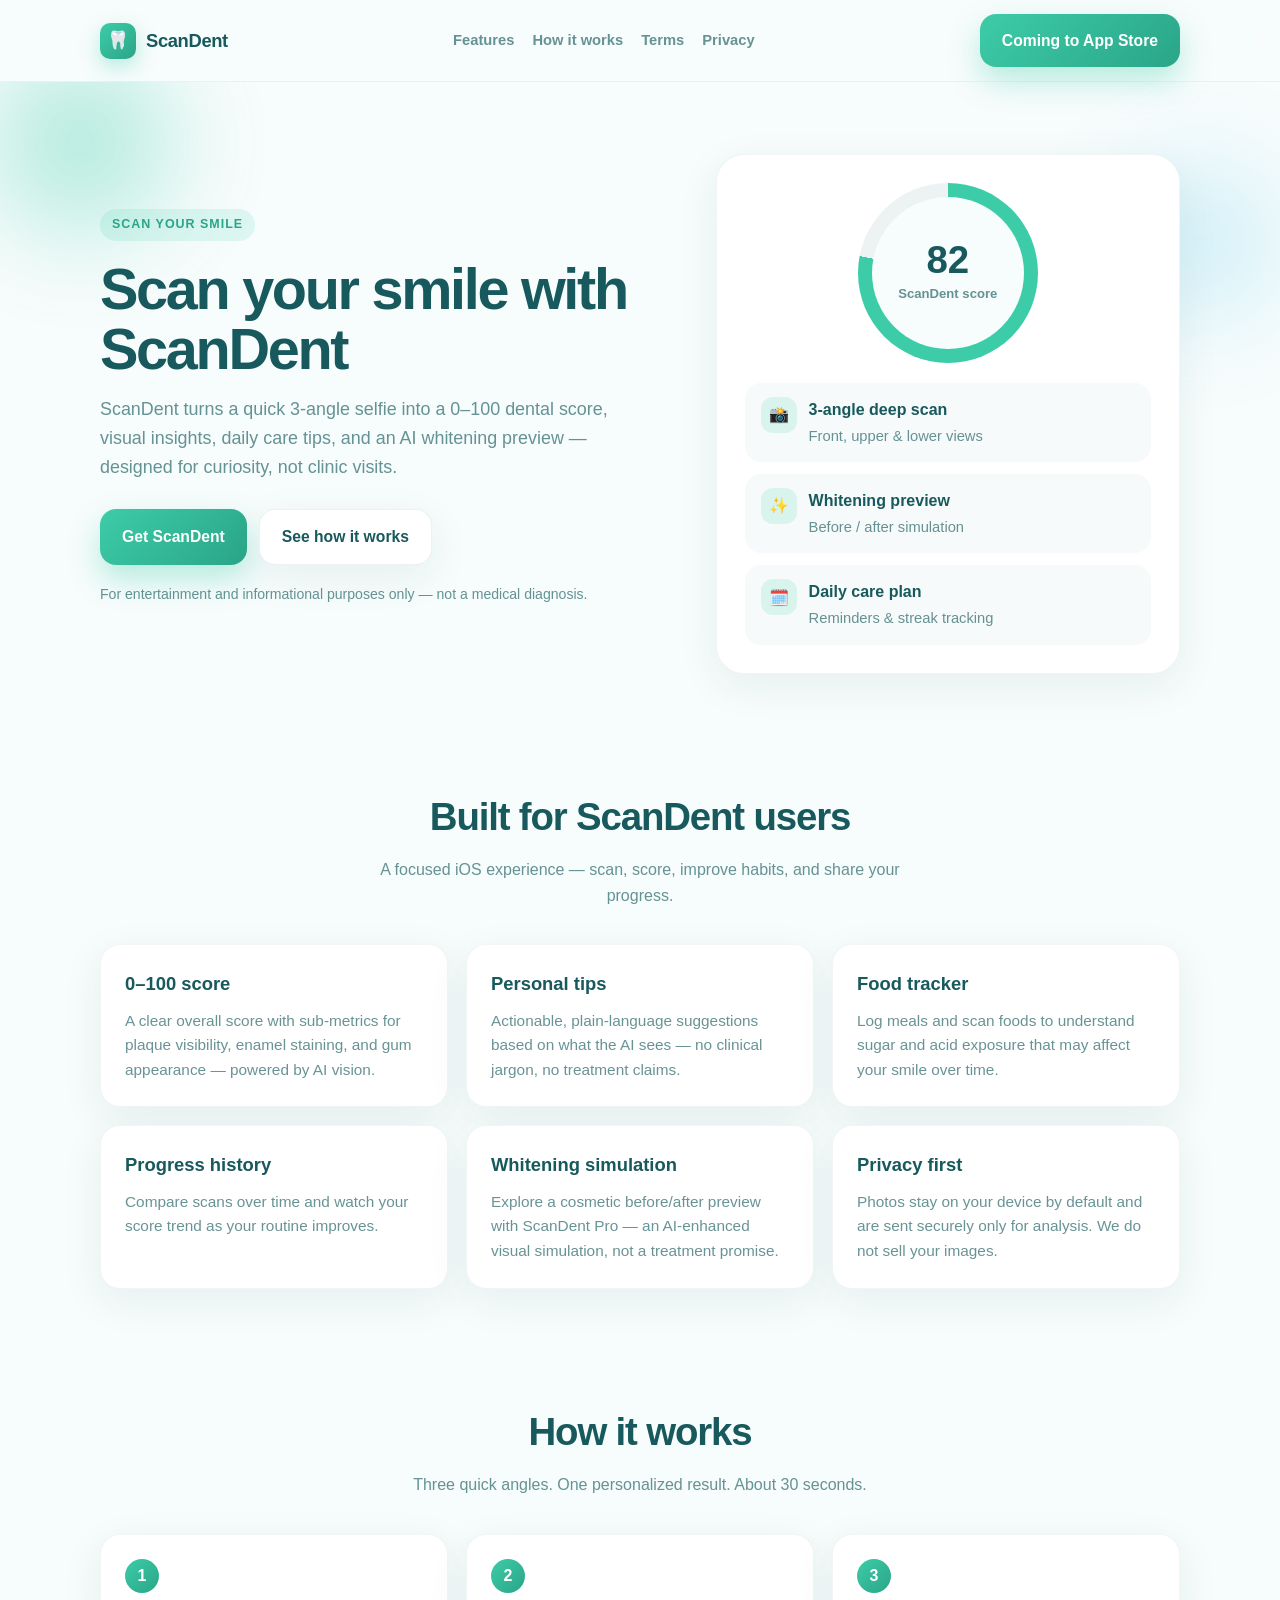
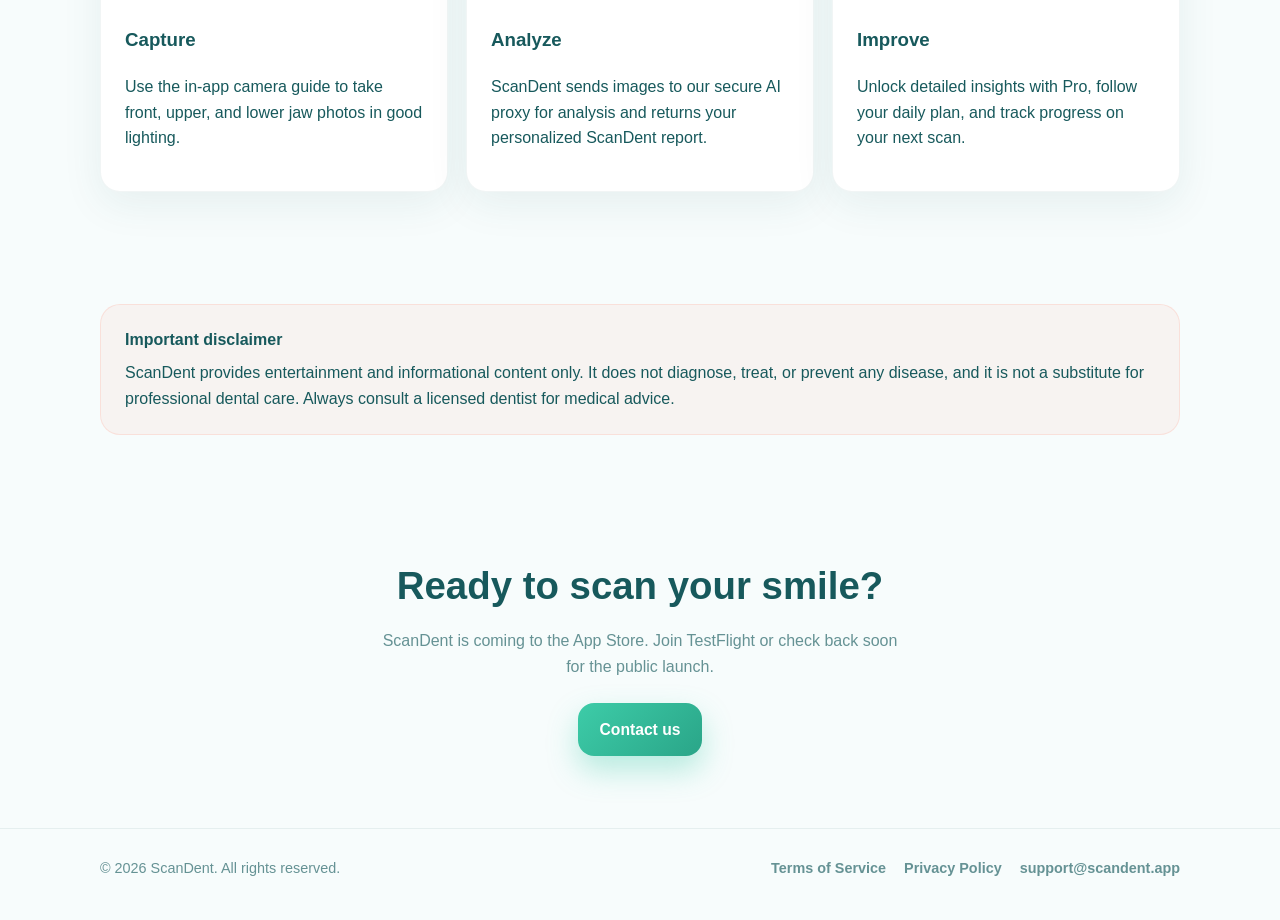
==== index.html @ c532dbee "Initial commit: ScanDent marketing and legal site. Public GitHub Pages site with landing page, Terms" ====
<!DOCTYPE html>
<html lang="en">
<head>
  <meta charset="UTF-8">
  <meta name="viewport" content="width=device-width, initial-scale=1.0">
  <meta name="description" content="ScanDent — AI dental scanner for iPhone. Scan your smile, get a 0–100 score, and explore a whitening preview.">
  <title>ScanDent — AI Dental Scanner</title>
  <link rel="stylesheet" href="css/style.css">
  <link rel="icon" href="data:image/svg+xml,<svg xmlns='http://www.w3.org/2000/svg' viewBox='0 0 100 100'><rect width='100' height='100' rx='22' fill='%233DCCA8'/><text x='50' y='68' font-size='52' text-anchor='middle' fill='white' font-family='system-ui'>🦷</text></svg>">
</head>
<body>
  <header class="site-header">
    <div class="container inner">
      <a class="brand" href="./">
        <span class="brand-mark" aria-hidden="true">🦷</span>
        <span>ScanDent</span>
      </a>
      <nav class="nav" aria-label="Primary">
        <a href="#features">Features</a>
        <a href="#how-it-works">How it works</a>
        <a href="terms/">Terms</a>
        <a href="privacy/">Privacy</a>
      </nav>
      <a class="btn btn-primary" href="#download">Coming to App Store</a>
    </div>
  </header>

  <main>
    <section class="hero">
      <div class="hero-blob one"></div>
      <div class="hero-blob two"></div>
      <div class="container hero-grid">
        <div>
          <span class="eyebrow">Scan your smile</span>
          <h1>Scan your smile with ScanDent</h1>
          <p class="lead">
            ScanDent turns a quick 3-angle selfie into a 0–100 dental score, visual insights,
            daily care tips, and an AI whitening preview — designed for curiosity, not clinic visits.
          </p>
          <div class="hero-actions">
            <a class="btn btn-primary" href="#download">Get ScanDent</a>
            <a class="btn btn-secondary" href="#how-it-works">See how it works</a>
          </div>
          <p class="hero-note">For entertainment and informational purposes only — not a medical diagnosis.</p>
        </div>

        <div class="phone-card" aria-hidden="true">
          <div class="score-ring">
            <div class="score-value">
              <strong>82</strong>
              <span>ScanDent score</span>
            </div>
          </div>
          <div class="feature-list">
            <div class="feature-item">
              <div class="icon">📸</div>
              <div>
                <strong>3-angle deep scan</strong><br>
                <span style="color: var(--text-muted); font-size: 0.92rem;">Front, upper & lower views</span>
              </div>
            </div>
            <div class="feature-item">
              <div class="icon">✨</div>
              <div>
                <strong>Whitening preview</strong><br>
                <span style="color: var(--text-muted); font-size: 0.92rem;">Before / after simulation</span>
              </div>
            </div>
            <div class="feature-item">
              <div class="icon">🗓️</div>
              <div>
                <strong>Daily care plan</strong><br>
                <span style="color: var(--text-muted); font-size: 0.92rem;">Reminders & streak tracking</span>
              </div>
            </div>
          </div>
        </div>
      </div>
    </section>

    <section id="features">
      <div class="container">
        <div class="section-title">
          <h2>Built for ScanDent users</h2>
          <p>A focused iOS experience — scan, score, improve habits, and share your progress.</p>
        </div>
        <div class="cards-3">
          <article class="card">
            <h3>0–100 score</h3>
            <p>A clear overall score with sub-metrics for plaque visibility, enamel staining, and gum appearance — powered by AI vision.</p>
          </article>
          <article class="card">
            <h3>Personal tips</h3>
            <p>Actionable, plain-language suggestions based on what the AI sees — no clinical jargon, no treatment claims.</p>
          </article>
          <article class="card">
            <h3>Food tracker</h3>
            <p>Log meals and scan foods to understand sugar and acid exposure that may affect your smile over time.</p>
          </article>
          <article class="card">
            <h3>Progress history</h3>
            <p>Compare scans over time and watch your score trend as your routine improves.</p>
          </article>
          <article class="card">
            <h3>Whitening simulation</h3>
            <p>Explore a cosmetic before/after preview with ScanDent Pro — an AI-enhanced visual simulation, not a treatment promise.</p>
          </article>
          <article class="card">
            <h3>Privacy first</h3>
            <p>Photos stay on your device by default and are sent securely only for analysis. We do not sell your images.</p>
          </article>
        </div>
      </div>
    </section>

    <section id="how-it-works">
      <div class="container">
        <div class="section-title">
          <h2>How it works</h2>
          <p>Three quick angles. One personalized result. About 30 seconds.</p>
        </div>
        <div class="steps">
          <article class="step">
            <h3>Capture</h3>
            <p>Use the in-app camera guide to take front, upper, and lower jaw photos in good lighting.</p>
          </article>
          <article class="step">
            <h3>Analyze</h3>
            <p>ScanDent sends images to our secure AI proxy for analysis and returns your personalized ScanDent report.</p>
          </article>
          <article class="step">
            <h3>Improve</h3>
            <p>Unlock detailed insights with Pro, follow your daily plan, and track progress on your next scan.</p>
          </article>
        </div>
      </div>
    </section>

    <section>
      <div class="container">
        <div class="disclaimer-box">
          <strong>Important disclaimer</strong>
          ScanDent provides entertainment and informational content only. It does not diagnose,
          treat, or prevent any disease, and it is not a substitute for professional dental care.
          Always consult a licensed dentist for medical advice.
        </div>
      </div>
    </section>

    <section class="cta" id="download">
      <div class="container">
        <h2>Ready to scan your smile?</h2>
        <p>ScanDent is coming to the App Store. Join TestFlight or check back soon for the public launch.</p>
        <a class="btn btn-primary" href="mailto:support@scandent.app?subject=ScanDent%20App%20Interest">Contact us</a>
      </div>
    </section>
  </main>

  <footer class="site-footer">
    <div class="container footer-grid">
      <div>© <span id="year"></span> ScanDent. All rights reserved.</div>
      <div class="footer-links">
        <a href="terms/">Terms of Service</a>
        <a href="privacy/">Privacy Policy</a>
        <a href="mailto:support@scandent.app">support@scandent.app</a>
      </div>
    </div>
  </footer>

  <script>
    document.getElementById("year").textContent = new Date().getFullYear();
  </script>
</body>
</html>
---- css/style.css ----
:root {
  --mint: #3dcca8;
  --mint-dark: #2aa588;
  --teal: #17595c;
  --bg: #f7fcfc;
  --card: #ffffff;
  --text-muted: rgba(23, 89, 92, 0.65);
  --shadow: 0 12px 40px rgba(23, 89, 92, 0.08);
  --radius: 20px;
  --max: 1080px;
  --legal-max: 760px;
}

*,
*::before,
*::after {
  box-sizing: border-box;
}

html {
  scroll-behavior: smooth;
}

body {
  margin: 0;
  font-family: "SF Pro Rounded", "SF Pro Display", -apple-system, BlinkMacSystemFont, "Segoe UI", sans-serif;
  color: var(--teal);
  background: var(--bg);
  line-height: 1.6;
  -webkit-font-smoothing: antialiased;
}

a {
  color: var(--mint-dark);
  text-decoration: none;
}

a:hover {
  text-decoration: underline;
}

img {
  max-width: 100%;
  display: block;
}

.container {
  width: min(var(--max), calc(100% - 40px));
  margin-inline: auto;
}

.site-header {
  position: sticky;
  top: 0;
  z-index: 10;
  backdrop-filter: blur(14px);
  background: rgba(247, 252, 252, 0.88);
  border-bottom: 1px solid rgba(23, 89, 92, 0.06);
}

.site-header .inner {
  display: flex;
  align-items: center;
  justify-content: space-between;
  gap: 16px;
  padding: 14px 0;
}

.brand {
  display: flex;
  align-items: center;
  gap: 10px;
  font-weight: 800;
  font-size: 1.15rem;
  letter-spacing: -0.02em;
  color: var(--teal);
}

.brand-mark {
  width: 36px;
  height: 36px;
  border-radius: 10px;
  background: linear-gradient(135deg, var(--mint), var(--mint-dark));
  display: grid;
  place-items: center;
  color: white;
  font-size: 1.1rem;
  box-shadow: 0 8px 20px rgba(61, 204, 168, 0.35);
}

.nav {
  display: flex;
  align-items: center;
  gap: 18px;
  font-size: 0.92rem;
  font-weight: 600;
}

.nav a {
  color: var(--text-muted);
  text-decoration: none;
}

.nav a:hover {
  color: var(--teal);
  text-decoration: none;
}

.btn {
  display: inline-flex;
  align-items: center;
  justify-content: center;
  gap: 8px;
  padding: 14px 22px;
  border-radius: 16px;
  font-weight: 700;
  font-size: 0.98rem;
  border: none;
  cursor: pointer;
  text-decoration: none;
  transition: transform 0.2s ease, box-shadow 0.2s ease;
}

.btn:hover {
  text-decoration: none;
  transform: translateY(-1px);
}

.btn-primary {
  color: white;
  background: linear-gradient(135deg, var(--mint), var(--mint-dark));
  box-shadow: 0 14px 30px rgba(61, 204, 168, 0.35);
}

.btn-secondary {
  color: var(--teal);
  background: var(--card);
  border: 1px solid rgba(23, 89, 92, 0.08);
  box-shadow: var(--shadow);
}

.hero {
  position: relative;
  padding: 72px 0 56px;
  overflow: hidden;
}

.hero-blob {
  position: absolute;
  border-radius: 50%;
  filter: blur(40px);
  opacity: 0.45;
  pointer-events: none;
}

.hero-blob.one {
  width: 280px;
  height: 280px;
  background: radial-gradient(circle, var(--mint), transparent 70%);
  top: -80px;
  left: -60px;
}

.hero-blob.two {
  width: 240px;
  height: 240px;
  background: radial-gradient(circle, #8cd9f2, transparent 70%);
  top: 40px;
  right: -40px;
}

.hero-grid {
  position: relative;
  display: grid;
  grid-template-columns: 1.1fr 0.9fr;
  gap: 48px;
  align-items: center;
}

.eyebrow {
  display: inline-block;
  padding: 6px 12px;
  border-radius: 999px;
  background: rgba(61, 204, 168, 0.14);
  color: var(--mint-dark);
  font-size: 0.78rem;
  font-weight: 800;
  letter-spacing: 0.08em;
  text-transform: uppercase;
  margin-bottom: 18px;
}

.hero h1 {
  margin: 0 0 16px;
  font-size: clamp(2.4rem, 5vw, 3.6rem);
  line-height: 1.05;
  letter-spacing: -0.04em;
}

.hero p.lead {
  margin: 0 0 28px;
  font-size: 1.12rem;
  color: var(--text-muted);
  max-width: 34rem;
}

.hero-actions {
  display: flex;
  flex-wrap: wrap;
  gap: 12px;
  margin-bottom: 18px;
}

.hero-note {
  font-size: 0.88rem;
  color: var(--text-muted);
}

.phone-card {
  background: var(--card);
  border-radius: 28px;
  padding: 28px;
  box-shadow: var(--shadow);
  border: 1px solid rgba(23, 89, 92, 0.06);
}

.score-ring {
  width: 180px;
  height: 180px;
  margin: 0 auto 20px;
  border-radius: 50%;
  background:
    conic-gradient(var(--mint) 0 78%, rgba(23, 89, 92, 0.08) 78% 100%);
  display: grid;
  place-items: center;
  position: relative;
}

.score-ring::after {
  content: "";
  position: absolute;
  inset: 14px;
  border-radius: 50%;
  background: var(--bg);
}

.score-value {
  position: relative;
  z-index: 1;
  text-align: center;
}

.score-value strong {
  display: block;
  font-size: 2.4rem;
  line-height: 1;
}

.score-value span {
  font-size: 0.82rem;
  font-weight: 700;
  color: var(--text-muted);
}

.feature-list {
  display: grid;
  gap: 12px;
}

.feature-item {
  display: flex;
  gap: 12px;
  align-items: flex-start;
  padding: 14px 16px;
  border-radius: 16px;
  background: rgba(23, 89, 92, 0.03);
}

.feature-item .icon {
  width: 36px;
  height: 36px;
  border-radius: 12px;
  background: rgba(61, 204, 168, 0.16);
  display: grid;
  place-items: center;
  flex-shrink: 0;
}

section {
  padding: 56px 0;
}

.section-title {
  text-align: center;
  margin-bottom: 36px;
}

.section-title h2 {
  margin: 0 0 10px;
  font-size: clamp(1.8rem, 3vw, 2.4rem);
  letter-spacing: -0.03em;
}

.section-title p {
  margin: 0 auto;
  max-width: 560px;
  color: var(--text-muted);
}

.cards-3 {
  display: grid;
  grid-template-columns: repeat(3, 1fr);
  gap: 18px;
}

.card {
  background: var(--card);
  border-radius: var(--radius);
  padding: 24px;
  box-shadow: var(--shadow);
  border: 1px solid rgba(23, 89, 92, 0.06);
}

.card h3 {
  margin: 0 0 10px;
  font-size: 1.15rem;
}

.card p {
  margin: 0;
  color: var(--text-muted);
  font-size: 0.96rem;
}

.steps {
  display: grid;
  grid-template-columns: repeat(3, 1fr);
  gap: 18px;
  counter-reset: step;
}

.step {
  background: var(--card);
  border-radius: var(--radius);
  padding: 24px;
  box-shadow: var(--shadow);
  border: 1px solid rgba(23, 89, 92, 0.06);
}

.step::before {
  counter-increment: step;
  content: counter(step);
  display: inline-grid;
  place-items: center;
  width: 34px;
  height: 34px;
  border-radius: 50%;
  background: linear-gradient(135deg, var(--mint), var(--mint-dark));
  color: white;
  font-weight: 800;
  margin-bottom: 14px;
}

.disclaimer-box {
  background: rgba(255, 140, 115, 0.08);
  border: 1px solid rgba(255, 140, 115, 0.18);
  border-radius: var(--radius);
  padding: 22px 24px;
  color: var(--teal);
}

.disclaimer-box strong {
  display: block;
  margin-bottom: 8px;
}

.cta {
  text-align: center;
  padding: 64px 0 72px;
}

.cta h2 {
  margin: 0 0 12px;
  font-size: clamp(1.8rem, 3vw, 2.5rem);
}

.cta p {
  margin: 0 auto 24px;
  max-width: 520px;
  color: var(--text-muted);
}

.site-footer {
  border-top: 1px solid rgba(23, 89, 92, 0.08);
  padding: 28px 0 40px;
  color: var(--text-muted);
  font-size: 0.9rem;
}

.footer-grid {
  display: flex;
  flex-wrap: wrap;
  gap: 16px;
  align-items: center;
  justify-content: space-between;
}

.footer-links {
  display: flex;
  flex-wrap: wrap;
  gap: 18px;
}

.footer-links a {
  color: var(--text-muted);
  font-weight: 600;
}

.footer-links a:hover {
  color: var(--teal);
}

/* Legal pages */
.legal-page {
  padding: 48px 0 72px;
}

.legal-page .container {
  width: min(var(--legal-max), calc(100% - 40px));
}

.legal-page h1 {
  margin: 0 0 8px;
  font-size: clamp(2rem, 4vw, 2.6rem);
  letter-spacing: -0.03em;
}

.legal-meta {
  color: var(--text-muted);
  font-size: 0.92rem;
  margin-bottom: 32px;
}

.legal-page h2 {
  margin: 32px 0 10px;
  font-size: 1.25rem;
}

.legal-page p,
.legal-page li {
  color: rgba(23, 89, 92, 0.88);
}

.legal-page ul {
  padding-left: 1.2rem;
}

.back-link {
  display: inline-flex;
  align-items: center;
  gap: 6px;
  margin-bottom: 24px;
  font-weight: 600;
  color: var(--mint-dark);
}

@media (max-width: 900px) {
  .hero-grid,
  .cards-3,
  .steps {
    grid-template-columns: 1fr;
  }

  .nav {
    display: none;
  }

  .hero {
    padding-top: 48px;
  }
}
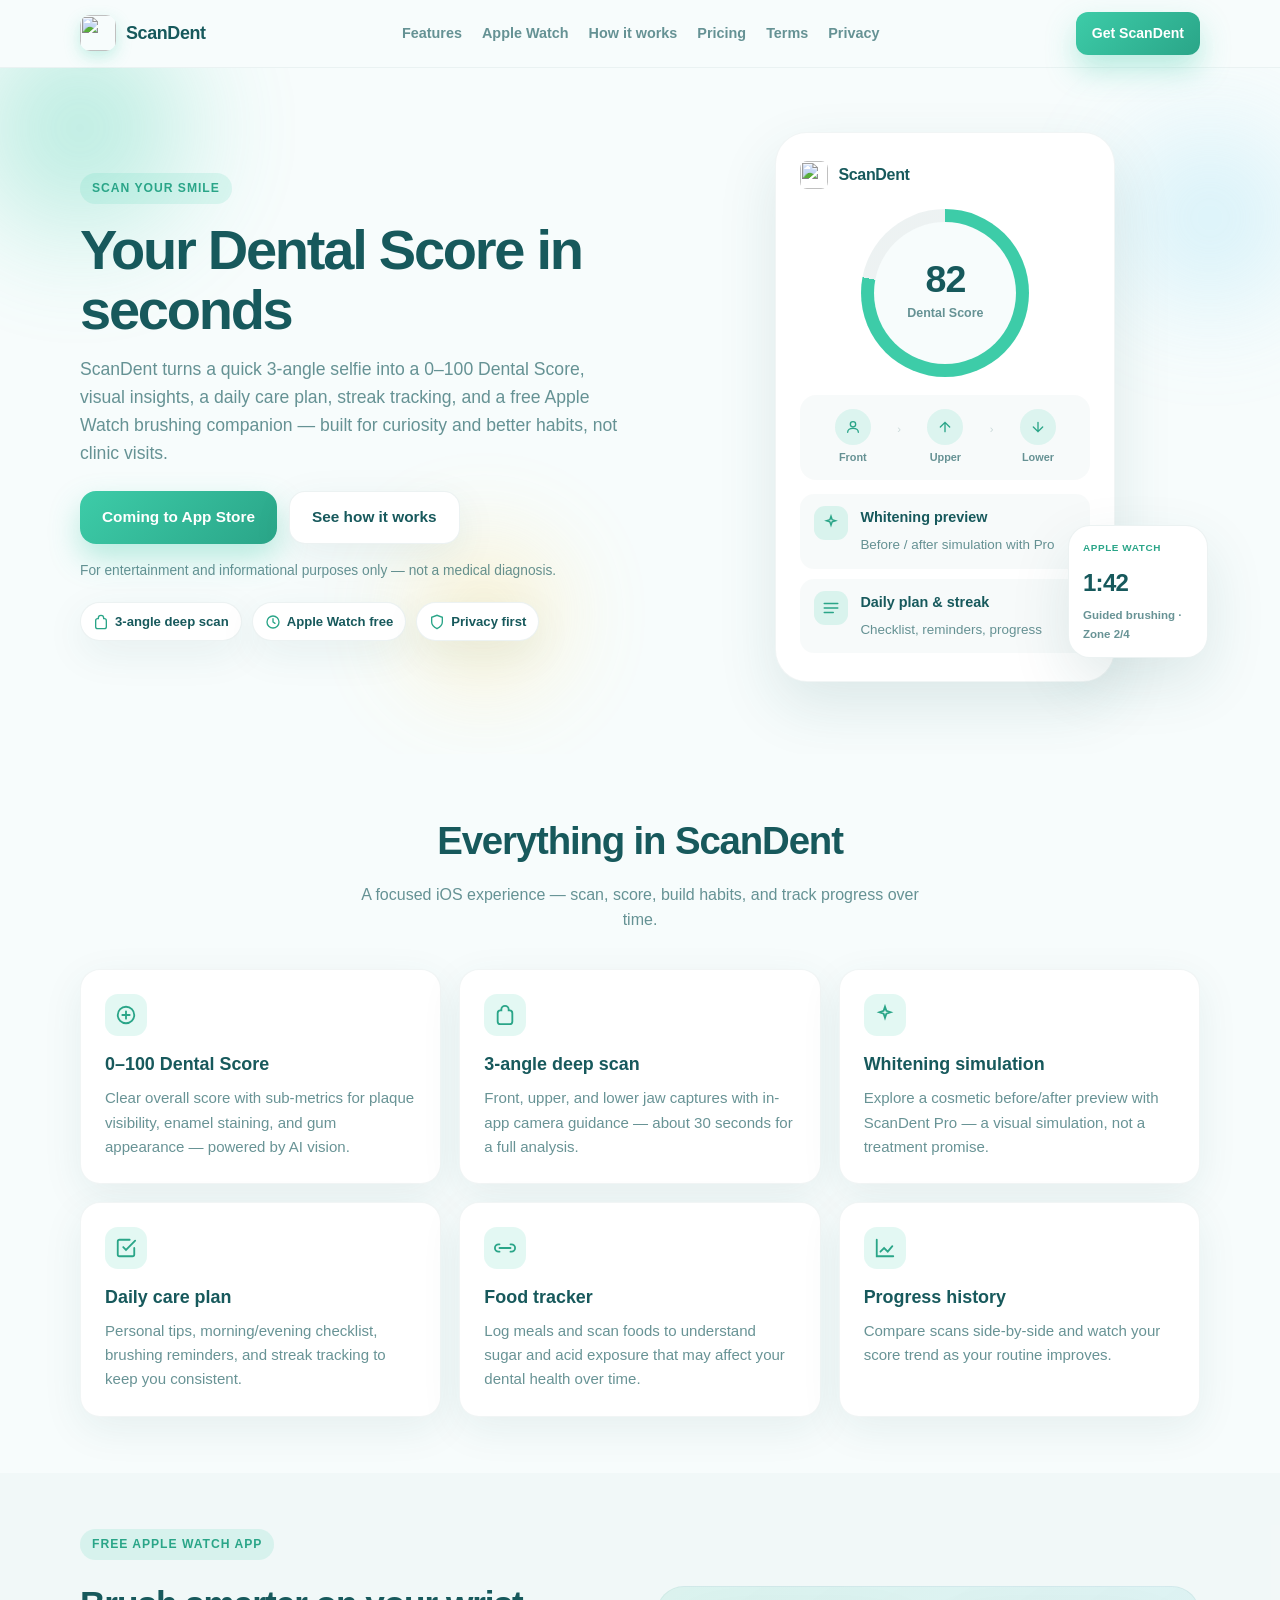
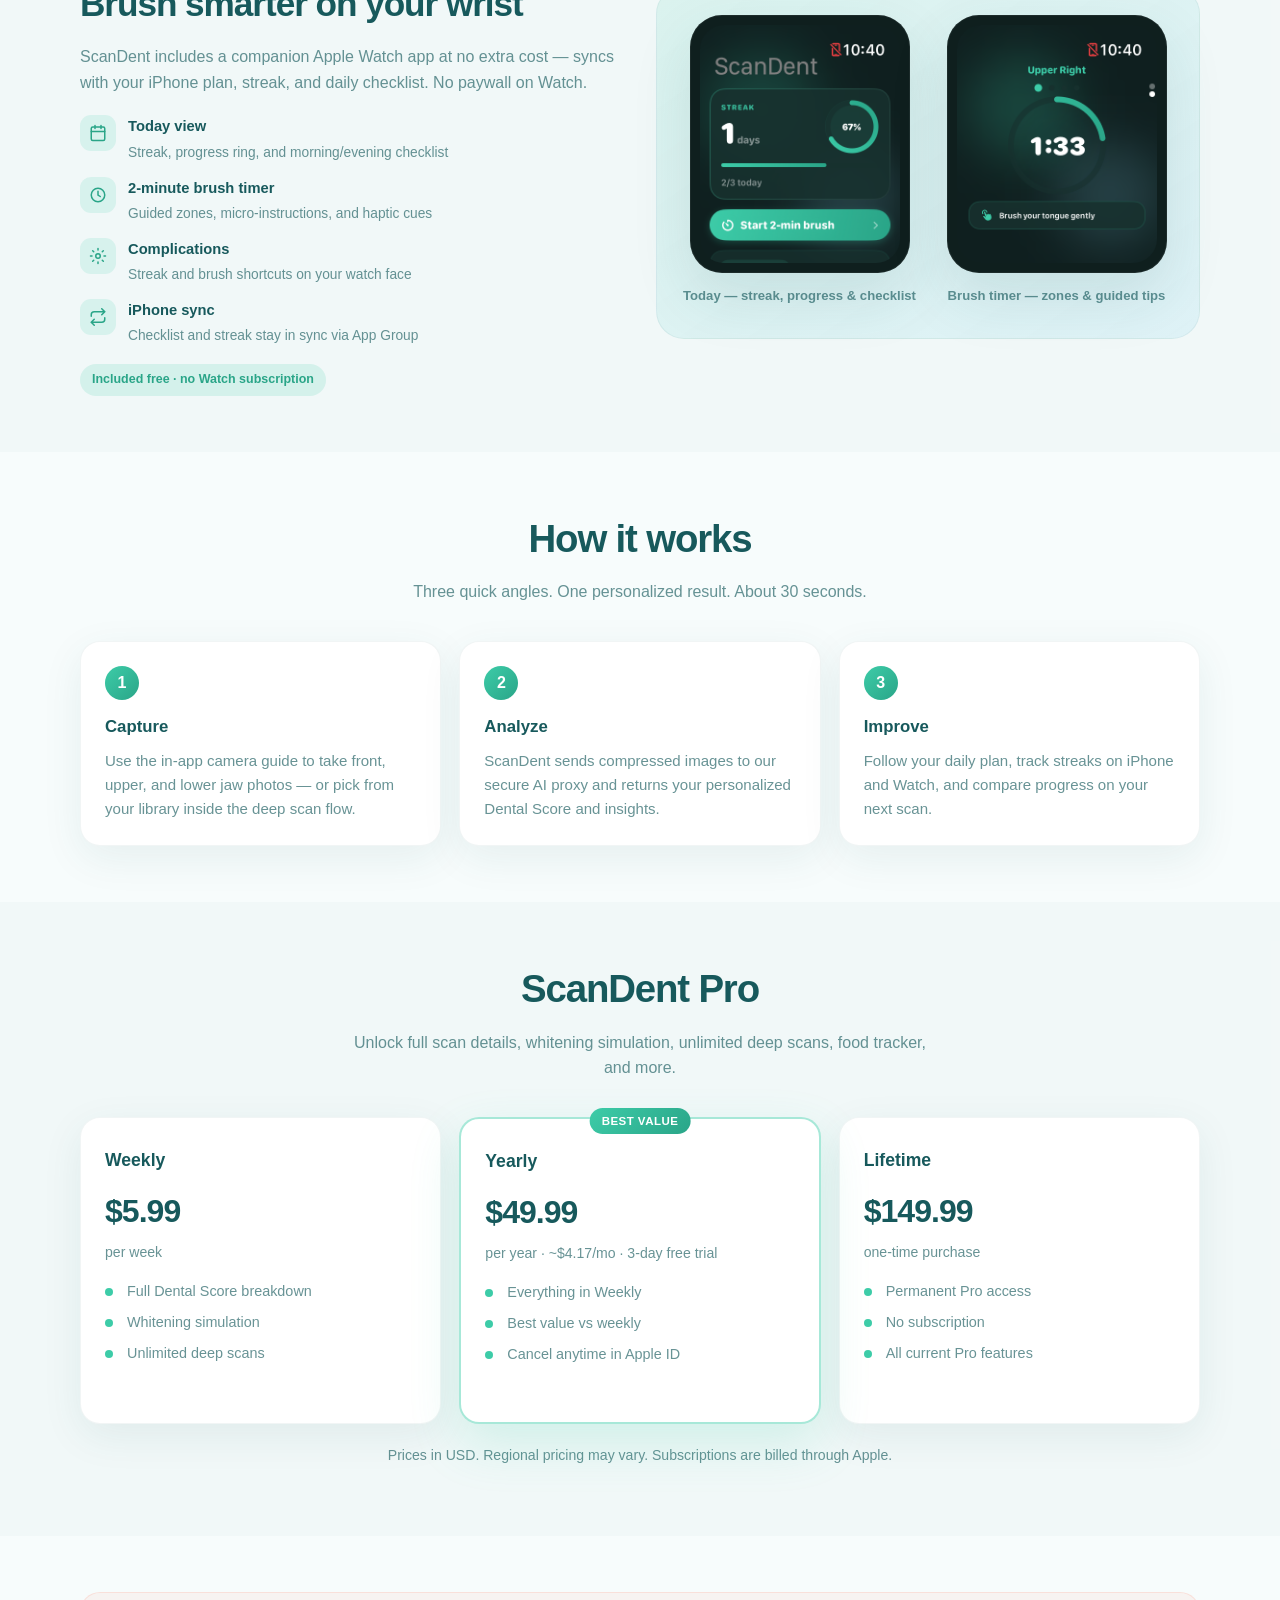
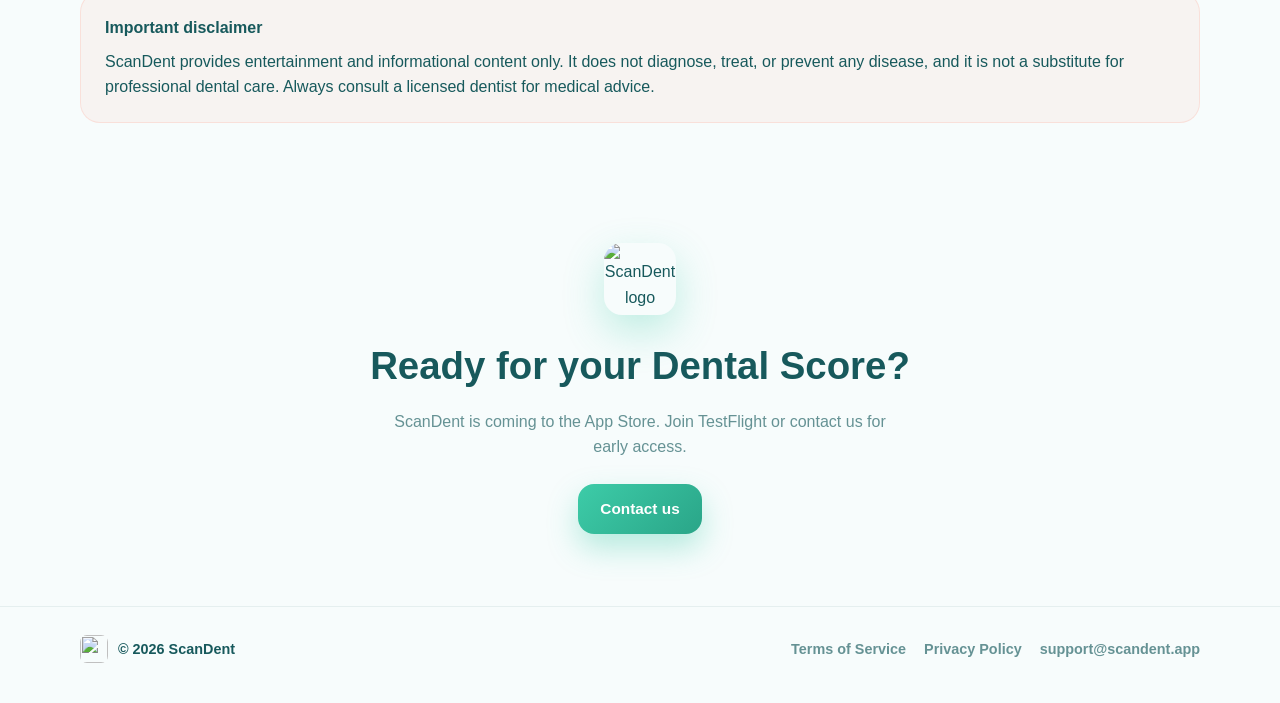
==== commit b6c48948: "feat: add real Apple Watch screenshots to marketing site" ====
--- a/index.html
+++ b/index.html
@@ -3,25 +3,31 @@
 <head>
   <meta charset="UTF-8">
   <meta name="viewport" content="width=device-width, initial-scale=1.0">
-  <meta name="description" content="ScanDent — AI dental scanner for iPhone. Scan your smile, get a 0–100 score, and explore a whitening preview.">
+  <meta name="description" content="ScanDent — AI dental scanner for iPhone & Apple Watch. 3-angle deep scan, 0–100 Dental Score, daily plan, streak tracking, and a free Watch brushing companion.">
+  <meta name="theme-color" content="#3DCCA8">
   <title>ScanDent — AI Dental Scanner</title>
   <link rel="stylesheet" href="css/style.css">
-  <link rel="icon" href="data:image/svg+xml,<svg xmlns='http://www.w3.org/2000/svg' viewBox='0 0 100 100'><rect width='100' height='100' rx='22' fill='%233DCCA8'/><text x='50' y='68' font-size='52' text-anchor='middle' fill='white' font-family='system-ui'>🦷</text></svg>">
+  <link rel="icon" href="assets/favicon.png" type="image/png">
+  <link rel="apple-touch-icon" href="assets/app-icon.png">
 </head>
 <body>
   <header class="site-header">
     <div class="container inner">
       <a class="brand" href="./">
-        <span class="brand-mark" aria-hidden="true">🦷</span>
+        <img src="assets/logo-mark.png" alt="" width="36" height="36">
         <span>ScanDent</span>
       </a>
       <nav class="nav" aria-label="Primary">
         <a href="#features">Features</a>
+        <a href="#watch">Apple Watch</a>
         <a href="#how-it-works">How it works</a>
+        <a href="#pricing">Pricing</a>
         <a href="terms/">Terms</a>
         <a href="privacy/">Privacy</a>
       </nav>
-      <a class="btn btn-primary" href="#download">Coming to App Store</a>
+      <div class="header-cta">
+        <a class="btn btn-primary btn-sm" href="#download">Get ScanDent</a>
+      </div>
     </div>
   </header>
 
@@ -29,86 +35,188 @@
     <section class="hero">
       <div class="hero-blob one"></div>
       <div class="hero-blob two"></div>
+      <div class="hero-blob three"></div>
       <div class="container hero-grid">
         <div>
           <span class="eyebrow">Scan your smile</span>
-          <h1>Scan your smile with ScanDent</h1>
+          <h1>Your Dental Score in seconds</h1>
           <p class="lead">
-            ScanDent turns a quick 3-angle selfie into a 0–100 dental score, visual insights,
-            daily care tips, and an AI whitening preview — designed for curiosity, not clinic visits.
+            ScanDent turns a quick 3-angle selfie into a 0–100 Dental Score, visual insights,
+            a daily care plan, streak tracking, and a free Apple Watch brushing companion —
+            built for curiosity and better habits, not clinic visits.
           </p>
           <div class="hero-actions">
-            <a class="btn btn-primary" href="#download">Get ScanDent</a>
+            <a class="btn btn-primary" href="#download">Coming to App Store</a>
             <a class="btn btn-secondary" href="#how-it-works">See how it works</a>
           </div>
           <p class="hero-note">For entertainment and informational purposes only — not a medical diagnosis.</p>
-        </div>
-
-        <div class="phone-card" aria-hidden="true">
-          <div class="score-ring">
-            <div class="score-value">
-              <strong>82</strong>
-              <span>ScanDent score</span>
-            </div>
-          </div>
-          <div class="feature-list">
-            <div class="feature-item">
-              <div class="icon">📸</div>
+          <div class="hero-badges">
+            <span class="badge">
+              <svg viewBox="0 0 24 24" fill="none" stroke-width="2" stroke-linecap="round"><path d="M12 2a4 4 0 0 1 4 4v1h1a3 3 0 0 1 3 3v9a3 3 0 0 1-3 3H7a3 3 0 0 1-3-3V10a3 3 0 0 1 3-3h1V6a4 4 0 0 1 4-4z"/></svg>
+              3-angle deep scan
+            </span>
+            <span class="badge">
+              <svg viewBox="0 0 24 24" fill="none" stroke-width="2" stroke-linecap="round"><circle cx="12" cy="12" r="9"/><path d="M12 7v5l3 2"/></svg>
+              Apple Watch free
+            </span>
+            <span class="badge">
+              <svg viewBox="0 0 24 24" fill="none" stroke-width="2" stroke-linecap="round"><path d="M12 22s8-4 8-10V5l-8-3-8 3v7c0 6 8 10 8 10z"/></svg>
+              Privacy first
+            </span>
+          </div>
+        </div>
+
+        <div class="phone-stack">
+          <div class="phone-card">
+            <div class="phone-card-header">
+              <img src="assets/logo-mark.png" alt="" width="28" height="28">
+              <span>ScanDent</span>
+            </div>
+            <div class="score-ring">
+              <div class="score-value">
+                <strong>82</strong>
+                <span>Dental Score</span>
+              </div>
+            </div>
+            <div class="scan-steps" aria-label="3-angle deep scan">
+              <div class="scan-step">
+                <div class="scan-step-icon"><svg viewBox="0 0 24 24" fill="none" stroke-width="2" stroke-linecap="round"><circle cx="12" cy="8" r="4"/><path d="M4 20c0-4 4-6 8-6s8 2 8 6"/></svg></div>
+                <label>Front</label>
+              </div>
+              <span class="scan-connector">›</span>
+              <div class="scan-step">
+                <div class="scan-step-icon"><svg viewBox="0 0 24 24" fill="none" stroke-width="2" stroke-linecap="round"><path d="M12 19V5M5 12l7-7 7 7"/></svg></div>
+                <label>Upper</label>
+              </div>
+              <span class="scan-connector">›</span>
+              <div class="scan-step">
+                <div class="scan-step-icon"><svg viewBox="0 0 24 24" fill="none" stroke-width="2" stroke-linecap="round"><path d="M12 5v14M5 12l7 7 7-7"/></svg></div>
+                <label>Lower</label>
+              </div>
+            </div>
+            <div class="feature-list">
+              <div class="feature-item">
+                <div class="icon"><svg viewBox="0 0 24 24" fill="none" stroke-width="2" stroke-linecap="round"><path d="M12 3l1.5 4.5L18 9l-4.5 1.5L12 15l-1.5-4.5L6 9l4.5-1.5L12 3z"/></svg></div>
+                <div>
+                  <strong>Whitening preview</strong>
+                  <span>Before / after simulation with Pro</span>
+                </div>
+              </div>
+              <div class="feature-item">
+                <div class="icon"><svg viewBox="0 0 24 24" fill="none" stroke-width="2" stroke-linecap="round"><path d="M3 12h18M3 6h18M3 18h12"/></svg></div>
+                <div>
+                  <strong>Daily plan & streak</strong>
+                  <span>Checklist, reminders, progress</span>
+                </div>
+              </div>
+            </div>
+          </div>
+          <div class="watch-card" aria-hidden="true">
+            <div class="watch-card-label">Apple Watch</div>
+            <div class="watch-timer">1:42</div>
+            <div class="watch-sub">Guided brushing · Zone 2/4</div>
+          </div>
+        </div>
+      </div>
+    </section>
+
+    <section id="features">
+      <div class="container">
+        <div class="section-title">
+          <h2>Everything in ScanDent</h2>
+          <p>A focused iOS experience — scan, score, build habits, and track progress over time.</p>
+        </div>
+        <div class="cards-3">
+          <article class="card">
+            <div class="card-icon"><svg viewBox="0 0 24 24" fill="none" stroke-width="2" stroke-linecap="round"><circle cx="12" cy="12" r="9"/><path d="M8 12h8M12 8v8"/></svg></div>
+            <h3>0–100 Dental Score</h3>
+            <p>Clear overall score with sub-metrics for plaque visibility, enamel staining, and gum appearance — powered by AI vision.</p>
+          </article>
+          <article class="card">
+            <div class="card-icon"><svg viewBox="0 0 24 24" fill="none" stroke-width="2" stroke-linecap="round"><path d="M12 2a4 4 0 0 1 4 4v1h1a3 3 0 0 1 3 3v9a3 3 0 0 1-3 3H7a3 3 0 0 1-3-3V10a3 3 0 0 1 3-3h1V6a4 4 0 0 1 4-4z"/></svg></div>
+            <h3>3-angle deep scan</h3>
+            <p>Front, upper, and lower jaw captures with in-app camera guidance — about 30 seconds for a full analysis.</p>
+          </article>
+          <article class="card">
+            <div class="card-icon"><svg viewBox="0 0 24 24" fill="none" stroke-width="2" stroke-linecap="round"><path d="M12 3l1.5 4.5L18 9l-4.5 1.5L12 15l-1.5-4.5L6 9l4.5-1.5L12 3z"/></svg></div>
+            <h3>Whitening simulation</h3>
+            <p>Explore a cosmetic before/after preview with ScanDent Pro — a visual simulation, not a treatment promise.</p>
+          </article>
+          <article class="card">
+            <div class="card-icon"><svg viewBox="0 0 24 24" fill="none" stroke-width="2" stroke-linecap="round"><path d="M9 11l3 3L22 4"/><path d="M21 12v7a2 2 0 0 1-2 2H5a2 2 0 0 1-2-2V5a2 2 0 0 1 2-2h11"/></svg></div>
+            <h3>Daily care plan</h3>
+            <p>Personal tips, morning/evening checklist, brushing reminders, and streak tracking to keep you consistent.</p>
+          </article>
+          <article class="card">
+            <div class="card-icon"><svg viewBox="0 0 24 24" fill="none" stroke-width="2" stroke-linecap="round"><path d="M18 8h1a4 4 0 0 1 0 8h-1M6 8H5a4 4 0 0 0 0 8h1M6 12h12"/></svg></div>
+            <h3>Food tracker</h3>
+            <p>Log meals and scan foods to understand sugar and acid exposure that may affect your dental health over time.</p>
+          </article>
+          <article class="card">
+            <div class="card-icon"><svg viewBox="0 0 24 24" fill="none" stroke-width="2" stroke-linecap="round"><path d="M3 3v18h18"/><path d="M7 16l4-4 4 4 5-6"/></svg></div>
+            <h3>Progress history</h3>
+            <p>Compare scans side-by-side and watch your score trend as your routine improves.</p>
+          </article>
+        </div>
+      </div>
+    </section>
+
+    <section id="watch" class="alt">
+      <div class="container watch-band">
+        <div class="watch-band-copy">
+          <span class="eyebrow">Free Apple Watch app</span>
+          <h2>Brush smarter on your wrist</h2>
+          <p>
+            ScanDent includes a companion Apple Watch app at no extra cost — syncs with your iPhone plan,
+            streak, and daily checklist. No paywall on Watch.
+          </p>
+          <div class="watch-features">
+            <div class="watch-feature">
+              <div class="watch-feature-icon"><svg viewBox="0 0 24 24" fill="none" stroke-width="2" stroke-linecap="round"><rect x="3" y="4" width="18" height="18" rx="2"/><path d="M16 2v4M8 2v4M3 10h18"/></svg></div>
               <div>
-                <strong>3-angle deep scan</strong><br>
-                <span style="color: var(--text-muted); font-size: 0.92rem;">Front, upper & lower views</span>
-              </div>
-            </div>
-            <div class="feature-item">
-              <div class="icon">✨</div>
+                <strong>Today view</strong>
+                <span>Streak, progress ring, and morning/evening checklist</span>
+              </div>
+            </div>
+            <div class="watch-feature">
+              <div class="watch-feature-icon"><svg viewBox="0 0 24 24" fill="none" stroke-width="2" stroke-linecap="round"><circle cx="12" cy="12" r="9"/><path d="M12 7v5l3 2"/></svg></div>
               <div>
-                <strong>Whitening preview</strong><br>
-                <span style="color: var(--text-muted); font-size: 0.92rem;">Before / after simulation</span>
-              </div>
-            </div>
-            <div class="feature-item">
-              <div class="icon">🗓️</div>
+                <strong>2-minute brush timer</strong>
+                <span>Guided zones, micro-instructions, and haptic cues</span>
+              </div>
+            </div>
+            <div class="watch-feature">
+              <div class="watch-feature-icon"><svg viewBox="0 0 24 24" fill="none" stroke-width="2" stroke-linecap="round"><circle cx="12" cy="12" r="3"/><path d="M12 2v2M12 20v2M4.9 4.9l1.4 1.4M17.7 17.7l1.4 1.4M2 12h2M20 12h2M4.9 19.1l1.4-1.4M17.7 6.3l1.4-1.4"/></svg></div>
               <div>
-                <strong>Daily care plan</strong><br>
-                <span style="color: var(--text-muted); font-size: 0.92rem;">Reminders & streak tracking</span>
-              </div>
-            </div>
-          </div>
-        </div>
-      </div>
-    </section>
-
-    <section id="features">
-      <div class="container">
-        <div class="section-title">
-          <h2>Built for ScanDent users</h2>
-          <p>A focused iOS experience — scan, score, improve habits, and share your progress.</p>
-        </div>
-        <div class="cards-3">
-          <article class="card">
-            <h3>0–100 score</h3>
-            <p>A clear overall score with sub-metrics for plaque visibility, enamel staining, and gum appearance — powered by AI vision.</p>
-          </article>
-          <article class="card">
-            <h3>Personal tips</h3>
-            <p>Actionable, plain-language suggestions based on what the AI sees — no clinical jargon, no treatment claims.</p>
-          </article>
-          <article class="card">
-            <h3>Food tracker</h3>
-            <p>Log meals and scan foods to understand sugar and acid exposure that may affect your smile over time.</p>
-          </article>
-          <article class="card">
-            <h3>Progress history</h3>
-            <p>Compare scans over time and watch your score trend as your routine improves.</p>
-          </article>
-          <article class="card">
-            <h3>Whitening simulation</h3>
-            <p>Explore a cosmetic before/after preview with ScanDent Pro — an AI-enhanced visual simulation, not a treatment promise.</p>
-          </article>
-          <article class="card">
-            <h3>Privacy first</h3>
-            <p>Photos stay on your device by default and are sent securely only for analysis. We do not sell your images.</p>
-          </article>
+                <strong>Complications</strong>
+                <span>Streak and brush shortcuts on your watch face</span>
+              </div>
+            </div>
+            <div class="watch-feature">
+              <div class="watch-feature-icon"><svg viewBox="0 0 24 24" fill="none" stroke-width="2" stroke-linecap="round"><path d="M17 1l4 4-4 4M3 11V9a4 4 0 0 1 4-4h14M7 23l-4-4 4-4M21 13v2a4 4 0 0 1-4 4H3"/></svg></div>
+              <div>
+                <strong>iPhone sync</strong>
+                <span>Checklist and streak stay in sync via App Group</span>
+              </div>
+            </div>
+          </div>
+          <span class="watch-free-tag">Included free · no Watch subscription</span>
+        </div>
+        <div class="watch-visual">
+          <div class="watch-screenshots">
+            <figure class="watch-shot">
+              <div class="watch-frame">
+                <img src="assets/watch/today.png" alt="ScanDent Apple Watch Today screen showing streak, daily progress, and Start 2-min brush button" width="368" height="448" loading="lazy">
+              </div>
+              <figcaption>Today — streak, progress & checklist</figcaption>
+            </figure>
+            <figure class="watch-shot">
+              <div class="watch-frame">
+                <img src="assets/watch/brush-timer.png" alt="ScanDent Apple Watch brushing timer with zone guide and micro-instruction" width="368" height="448" loading="lazy">
+              </div>
+              <figcaption>Brush timer — zones & guided tips</figcaption>
+            </figure>
+          </div>
         </div>
       </div>
     </section>
@@ -122,17 +230,59 @@
         <div class="steps">
           <article class="step">
             <h3>Capture</h3>
-            <p>Use the in-app camera guide to take front, upper, and lower jaw photos in good lighting.</p>
+            <p>Use the in-app camera guide to take front, upper, and lower jaw photos — or pick from your library inside the deep scan flow.</p>
           </article>
           <article class="step">
             <h3>Analyze</h3>
-            <p>ScanDent sends images to our secure AI proxy for analysis and returns your personalized ScanDent report.</p>
+            <p>ScanDent sends compressed images to our secure AI proxy and returns your personalized Dental Score and insights.</p>
           </article>
           <article class="step">
             <h3>Improve</h3>
-            <p>Unlock detailed insights with Pro, follow your daily plan, and track progress on your next scan.</p>
-          </article>
-        </div>
+            <p>Follow your daily plan, track streaks on iPhone and Watch, and compare progress on your next scan.</p>
+          </article>
+        </div>
+      </div>
+    </section>
+
+    <section id="pricing" class="alt">
+      <div class="container">
+        <div class="section-title">
+          <h2>ScanDent Pro</h2>
+          <p>Unlock full scan details, whitening simulation, unlimited deep scans, food tracker, and more.</p>
+        </div>
+        <div class="pricing-grid">
+          <article class="price-card">
+            <h3>Weekly</h3>
+            <div class="amount">$5.99</div>
+            <div class="period">per week</div>
+            <ul>
+              <li>Full Dental Score breakdown</li>
+              <li>Whitening simulation</li>
+              <li>Unlimited deep scans</li>
+            </ul>
+          </article>
+          <article class="price-card featured">
+            <h3>Yearly</h3>
+            <div class="amount">$49.99</div>
+            <div class="period">per year · ~$4.17/mo · 3-day free trial</div>
+            <ul>
+              <li>Everything in Weekly</li>
+              <li>Best value vs weekly</li>
+              <li>Cancel anytime in Apple ID</li>
+            </ul>
+          </article>
+          <article class="price-card">
+            <h3>Lifetime</h3>
+            <div class="amount">$149.99</div>
+            <div class="period">one-time purchase</div>
+            <ul>
+              <li>Permanent Pro access</li>
+              <li>No subscription</li>
+              <li>All current Pro features</li>
+            </ul>
+          </article>
+        </div>
+        <p class="pricing-note">Prices in USD. Regional pricing may vary. Subscriptions are billed through Apple.</p>
       </div>
     </section>
 
@@ -149,16 +299,20 @@
 
     <section class="cta" id="download">
       <div class="container">
-        <h2>Ready to scan your smile?</h2>
-        <p>ScanDent is coming to the App Store. Join TestFlight or check back soon for the public launch.</p>
-        <a class="btn btn-primary" href="mailto:support@scandent.app?subject=ScanDent%20App%20Interest">Contact us</a>
+        <img class="cta-logo" src="assets/logo-mark.png" alt="ScanDent logo" width="72" height="72">
+        <h2>Ready for your Dental Score?</h2>
+        <p>ScanDent is coming to the App Store. Join TestFlight or contact us for early access.</p>
+        <a class="btn btn-primary" href="mailto:support@scandent.app?subject=ScanDent%20Early%20Access">Contact us</a>
       </div>
     </section>
   </main>
 
   <footer class="site-footer">
     <div class="container footer-grid">
-      <div>© <span id="year"></span> ScanDent. All rights reserved.</div>
+      <div class="footer-brand">
+        <img src="assets/logo-mark.png" alt="" width="28" height="28">
+        <span>© <span id="year"></span> ScanDent</span>
+      </div>
       <div class="footer-links">
         <a href="terms/">Terms of Service</a>
         <a href="privacy/">Privacy Policy</a>
--- a/css/style.css
+++ b/css/style.css
@@ -1,13 +1,17 @@
 :root {
   --mint: #3dcca8;
   --mint-dark: #2aa588;
+  --sky: #8cd9f2;
+  --coral: #ff8c73;
+  --sunny: #ffd35c;
   --teal: #17595c;
   --bg: #f7fcfc;
   --card: #ffffff;
   --text-muted: rgba(23, 89, 92, 0.65);
   --shadow: 0 12px 40px rgba(23, 89, 92, 0.08);
+  --shadow-lg: 0 24px 60px rgba(23, 89, 92, 0.12);
   --radius: 20px;
-  --max: 1080px;
+  --max: 1120px;
   --legal-max: 760px;
 }
 
@@ -49,12 +53,14 @@
   margin-inline: auto;
 }
 
+/* ── Header ── */
+
 .site-header {
   position: sticky;
   top: 0;
-  z-index: 10;
+  z-index: 20;
   backdrop-filter: blur(14px);
-  background: rgba(247, 252, 252, 0.88);
+  background: rgba(247, 252, 252, 0.92);
   border-bottom: 1px solid rgba(23, 89, 92, 0.06);
 }
 
@@ -63,7 +69,7 @@
   align-items: center;
   justify-content: space-between;
   gap: 16px;
-  padding: 14px 0;
+  padding: 12px 0;
 }
 
 .brand {
@@ -71,28 +77,28 @@
   align-items: center;
   gap: 10px;
   font-weight: 800;
-  font-size: 1.15rem;
+  font-size: 1.12rem;
   letter-spacing: -0.02em;
   color: var(--teal);
-}
-
-.brand-mark {
+  text-decoration: none;
+}
+
+.brand:hover {
+  text-decoration: none;
+}
+
+.brand img {
   width: 36px;
   height: 36px;
   border-radius: 10px;
-  background: linear-gradient(135deg, var(--mint), var(--mint-dark));
-  display: grid;
-  place-items: center;
-  color: white;
-  font-size: 1.1rem;
-  box-shadow: 0 8px 20px rgba(61, 204, 168, 0.35);
+  box-shadow: 0 6px 16px rgba(61, 204, 168, 0.28);
 }
 
 .nav {
   display: flex;
   align-items: center;
-  gap: 18px;
-  font-size: 0.92rem;
+  gap: 20px;
+  font-size: 0.9rem;
   font-weight: 600;
 }
 
@@ -106,19 +112,26 @@
   text-decoration: none;
 }
 
+.header-cta {
+  display: flex;
+  align-items: center;
+  gap: 10px;
+}
+
 .btn {
   display: inline-flex;
   align-items: center;
   justify-content: center;
   gap: 8px;
-  padding: 14px 22px;
+  padding: 13px 22px;
   border-radius: 16px;
   font-weight: 700;
-  font-size: 0.98rem;
+  font-size: 0.96rem;
   border: none;
   cursor: pointer;
   text-decoration: none;
   transition: transform 0.2s ease, box-shadow 0.2s ease;
+  white-space: nowrap;
 }
 
 .btn:hover {
@@ -139,40 +152,56 @@
   box-shadow: var(--shadow);
 }
 
+.btn-sm {
+  padding: 10px 16px;
+  font-size: 0.88rem;
+  border-radius: 12px;
+}
+
+/* ── Hero ── */
+
 .hero {
   position: relative;
-  padding: 72px 0 56px;
+  padding: 64px 0 72px;
   overflow: hidden;
 }
 
 .hero-blob {
   position: absolute;
   border-radius: 50%;
-  filter: blur(40px);
-  opacity: 0.45;
+  filter: blur(48px);
+  opacity: 0.42;
   pointer-events: none;
 }
 
 .hero-blob.one {
-  width: 280px;
-  height: 280px;
+  width: 320px;
+  height: 320px;
   background: radial-gradient(circle, var(--mint), transparent 70%);
-  top: -80px;
-  left: -60px;
+  top: -100px;
+  left: -80px;
 }
 
 .hero-blob.two {
-  width: 240px;
-  height: 240px;
-  background: radial-gradient(circle, #8cd9f2, transparent 70%);
-  top: 40px;
-  right: -40px;
+  width: 260px;
+  height: 260px;
+  background: radial-gradient(circle, var(--sky), transparent 70%);
+  top: 20px;
+  right: -60px;
+}
+
+.hero-blob.three {
+  width: 200px;
+  height: 200px;
+  background: radial-gradient(circle, var(--sunny), transparent 70%);
+  bottom: 40px;
+  left: 30%;
 }
 
 .hero-grid {
   position: relative;
   display: grid;
-  grid-template-columns: 1.1fr 0.9fr;
+  grid-template-columns: 1.05fr 0.95fr;
   gap: 48px;
   align-items: center;
 }
@@ -183,23 +212,23 @@
   border-radius: 999px;
   background: rgba(61, 204, 168, 0.14);
   color: var(--mint-dark);
-  font-size: 0.78rem;
+  font-size: 0.76rem;
   font-weight: 800;
   letter-spacing: 0.08em;
   text-transform: uppercase;
-  margin-bottom: 18px;
+  margin-bottom: 16px;
 }
 
 .hero h1 {
   margin: 0 0 16px;
-  font-size: clamp(2.4rem, 5vw, 3.6rem);
-  line-height: 1.05;
+  font-size: clamp(2.3rem, 5vw, 3.5rem);
+  line-height: 1.06;
   letter-spacing: -0.04em;
 }
 
 .hero p.lead {
-  margin: 0 0 28px;
-  font-size: 1.12rem;
+  margin: 0 0 24px;
+  font-size: 1.1rem;
   color: var(--text-muted);
   max-width: 34rem;
 }
@@ -208,29 +237,88 @@
   display: flex;
   flex-wrap: wrap;
   gap: 12px;
-  margin-bottom: 18px;
+  margin-bottom: 16px;
 }
 
 .hero-note {
-  font-size: 0.88rem;
-  color: var(--text-muted);
+  font-size: 0.86rem;
+  color: var(--text-muted);
+  max-width: 32rem;
+}
+
+.hero-badges {
+  display: flex;
+  flex-wrap: wrap;
+  gap: 10px;
+  margin-top: 20px;
+}
+
+.badge {
+  display: inline-flex;
+  align-items: center;
+  gap: 6px;
+  padding: 8px 12px;
+  border-radius: 999px;
+  background: var(--card);
+  border: 1px solid rgba(23, 89, 92, 0.08);
+  font-size: 0.82rem;
+  font-weight: 700;
+  color: var(--teal);
+  box-shadow: var(--shadow);
+}
+
+.badge svg {
+  width: 16px;
+  height: 16px;
+  stroke: var(--mint-dark);
+}
+
+/* ── Phone mockup ── */
+
+.phone-stack {
+  position: relative;
+  display: flex;
+  justify-content: center;
+  align-items: center;
+  min-height: 420px;
 }
 
 .phone-card {
   background: var(--card);
-  border-radius: 28px;
-  padding: 28px;
-  box-shadow: var(--shadow);
+  border-radius: 32px;
+  padding: 28px 24px;
+  box-shadow: var(--shadow-lg);
   border: 1px solid rgba(23, 89, 92, 0.06);
+  width: min(100%, 340px);
+  position: relative;
+  z-index: 2;
+}
+
+.phone-card-header {
+  display: flex;
+  align-items: center;
+  gap: 10px;
+  margin-bottom: 20px;
+}
+
+.phone-card-header img {
+  width: 28px;
+  height: 28px;
+  border-radius: 7px;
+}
+
+.phone-card-header span {
+  font-weight: 800;
+  font-size: 1rem;
+  letter-spacing: -0.02em;
 }
 
 .score-ring {
-  width: 180px;
-  height: 180px;
-  margin: 0 auto 20px;
+  width: 168px;
+  height: 168px;
+  margin: 0 auto 18px;
   border-radius: 50%;
-  background:
-    conic-gradient(var(--mint) 0 78%, rgba(23, 89, 92, 0.08) 78% 100%);
+  background: conic-gradient(var(--mint) 0 78%, rgba(23, 89, 92, 0.08) 78% 100%);
   display: grid;
   place-items: center;
   position: relative;
@@ -239,7 +327,7 @@
 .score-ring::after {
   content: "";
   position: absolute;
-  inset: 14px;
+  inset: 13px;
   border-radius: 50%;
   background: var(--bg);
 }
@@ -252,42 +340,146 @@
 
 .score-value strong {
   display: block;
-  font-size: 2.4rem;
+  font-size: 2.35rem;
   line-height: 1;
+  letter-spacing: -0.03em;
 }
 
 .score-value span {
-  font-size: 0.82rem;
+  font-size: 0.78rem;
   font-weight: 700;
   color: var(--text-muted);
 }
 
+.scan-steps {
+  display: flex;
+  align-items: center;
+  justify-content: space-between;
+  gap: 4px;
+  padding: 14px 12px;
+  border-radius: 16px;
+  background: rgba(23, 89, 92, 0.03);
+  margin-bottom: 14px;
+}
+
+.scan-step {
+  text-align: center;
+  flex: 1;
+}
+
+.scan-step-icon {
+  width: 36px;
+  height: 36px;
+  margin: 0 auto 4px;
+  border-radius: 50%;
+  background: rgba(61, 204, 168, 0.14);
+  display: grid;
+  place-items: center;
+}
+
+.scan-step-icon svg {
+  width: 16px;
+  height: 16px;
+  stroke: var(--mint-dark);
+}
+
+.scan-step label {
+  display: block;
+  font-size: 0.68rem;
+  font-weight: 700;
+  color: var(--text-muted);
+}
+
+.scan-connector {
+  color: rgba(23, 89, 92, 0.2);
+  font-size: 0.7rem;
+  padding-bottom: 14px;
+}
+
 .feature-list {
   display: grid;
-  gap: 12px;
+  gap: 10px;
 }
 
 .feature-item {
   display: flex;
   gap: 12px;
   align-items: flex-start;
-  padding: 14px 16px;
-  border-radius: 16px;
+  padding: 12px 14px;
+  border-radius: 14px;
   background: rgba(23, 89, 92, 0.03);
 }
 
 .feature-item .icon {
-  width: 36px;
-  height: 36px;
-  border-radius: 12px;
+  width: 34px;
+  height: 34px;
+  border-radius: 11px;
   background: rgba(61, 204, 168, 0.16);
   display: grid;
   place-items: center;
   flex-shrink: 0;
 }
 
+.feature-item .icon svg {
+  width: 18px;
+  height: 18px;
+  stroke: var(--mint-dark);
+}
+
+.feature-item strong {
+  display: block;
+  font-size: 0.9rem;
+  margin-bottom: 2px;
+}
+
+.feature-item span {
+  color: var(--text-muted);
+  font-size: 0.84rem;
+}
+
+.watch-card {
+  position: absolute;
+  right: -8px;
+  bottom: 24px;
+  width: 140px;
+  background: var(--card);
+  border-radius: 22px;
+  padding: 14px;
+  box-shadow: var(--shadow-lg);
+  border: 1px solid rgba(23, 89, 92, 0.08);
+  z-index: 3;
+}
+
+.watch-card-label {
+  font-size: 0.62rem;
+  font-weight: 800;
+  letter-spacing: 0.06em;
+  text-transform: uppercase;
+  color: var(--mint-dark);
+  margin-bottom: 8px;
+}
+
+.watch-timer {
+  font-size: 1.5rem;
+  font-weight: 800;
+  letter-spacing: -0.03em;
+  margin-bottom: 4px;
+}
+
+.watch-sub {
+  font-size: 0.72rem;
+  color: var(--text-muted);
+  font-weight: 600;
+}
+
+/* ── Sections ── */
+
 section {
   padding: 56px 0;
+}
+
+section.alt {
+  background: rgba(23, 89, 92, 0.025);
 }
 
 .section-title {
@@ -303,7 +495,7 @@
 
 .section-title p {
   margin: 0 auto;
-  max-width: 560px;
+  max-width: 580px;
   color: var(--text-muted);
 }
 
@@ -321,16 +513,236 @@
   border: 1px solid rgba(23, 89, 92, 0.06);
 }
 
+.card-icon {
+  width: 42px;
+  height: 42px;
+  border-radius: 13px;
+  background: rgba(61, 204, 168, 0.14);
+  display: grid;
+  place-items: center;
+  margin-bottom: 14px;
+}
+
+.card-icon svg {
+  width: 22px;
+  height: 22px;
+  stroke: var(--mint-dark);
+}
+
 .card h3 {
-  margin: 0 0 10px;
-  font-size: 1.15rem;
+  margin: 0 0 8px;
+  font-size: 1.12rem;
 }
 
 .card p {
   margin: 0;
   color: var(--text-muted);
-  font-size: 0.96rem;
-}
+  font-size: 0.94rem;
+}
+
+/* ── Watch band ── */
+
+.watch-band {
+  display: grid;
+  grid-template-columns: 1fr 1fr;
+  gap: 32px;
+  align-items: center;
+}
+
+.watch-band-copy h2 {
+  margin: 0 0 12px;
+  font-size: clamp(1.7rem, 3vw, 2.2rem);
+  letter-spacing: -0.03em;
+}
+
+.watch-band-copy p {
+  margin: 0 0 20px;
+  color: var(--text-muted);
+}
+
+.watch-features {
+  display: grid;
+  gap: 12px;
+}
+
+.watch-feature {
+  display: flex;
+  gap: 12px;
+  align-items: flex-start;
+}
+
+.watch-feature-icon {
+  width: 36px;
+  height: 36px;
+  border-radius: 11px;
+  background: rgba(61, 204, 168, 0.14);
+  display: grid;
+  place-items: center;
+  flex-shrink: 0;
+}
+
+.watch-feature-icon svg {
+  width: 18px;
+  height: 18px;
+  stroke: var(--mint-dark);
+}
+
+.watch-feature strong {
+  display: block;
+  font-size: 0.92rem;
+}
+
+.watch-feature span {
+  font-size: 0.86rem;
+  color: var(--text-muted);
+}
+
+.watch-visual {
+  background: linear-gradient(145deg, rgba(61, 204, 168, 0.12), rgba(140, 217, 242, 0.18));
+  border-radius: 28px;
+  padding: 28px 24px 32px;
+  border: 1px solid rgba(23, 89, 92, 0.06);
+}
+
+.watch-screenshots {
+  display: grid;
+  grid-template-columns: repeat(2, 1fr);
+  gap: 20px;
+  align-items: end;
+}
+
+.watch-shot {
+  margin: 0;
+  text-align: center;
+}
+
+.watch-frame {
+  background: #0f1f1e;
+  border-radius: 32px;
+  padding: 10px;
+  box-shadow: var(--shadow-lg), 0 0 0 1px rgba(255, 255, 255, 0.06) inset;
+  margin: 0 auto;
+  max-width: 220px;
+}
+
+.watch-frame img {
+  width: 100%;
+  height: auto;
+  border-radius: 24px;
+  display: block;
+}
+
+.watch-shot figcaption {
+  margin-top: 12px;
+  font-size: 0.82rem;
+  font-weight: 700;
+  color: var(--text-muted);
+}
+
+.watch-free-tag {
+  display: inline-block;
+  margin-top: 16px;
+  padding: 6px 12px;
+  border-radius: 999px;
+  background: rgba(61, 204, 168, 0.16);
+  color: var(--mint-dark);
+  font-size: 0.78rem;
+  font-weight: 800;
+}
+
+/* ── Pricing ── */
+
+.pricing-grid {
+  display: grid;
+  grid-template-columns: repeat(3, 1fr);
+  gap: 18px;
+  align-items: stretch;
+}
+
+.price-card {
+  background: var(--card);
+  border-radius: var(--radius);
+  padding: 28px 24px;
+  box-shadow: var(--shadow);
+  border: 1px solid rgba(23, 89, 92, 0.06);
+  display: flex;
+  flex-direction: column;
+}
+
+.price-card.featured {
+  border: 2px solid rgba(61, 204, 168, 0.45);
+  box-shadow: 0 20px 50px rgba(61, 204, 168, 0.18);
+  position: relative;
+}
+
+.price-card.featured::before {
+  content: "Best value";
+  position: absolute;
+  top: -11px;
+  left: 50%;
+  transform: translateX(-50%);
+  padding: 4px 12px;
+  border-radius: 999px;
+  background: linear-gradient(135deg, var(--mint), var(--mint-dark));
+  color: white;
+  font-size: 0.72rem;
+  font-weight: 800;
+  letter-spacing: 0.04em;
+  text-transform: uppercase;
+}
+
+.price-card h3 {
+  margin: 0 0 4px;
+  font-size: 1.1rem;
+}
+
+.price-card .amount {
+  font-size: 2rem;
+  font-weight: 800;
+  letter-spacing: -0.03em;
+  margin: 8px 0 4px;
+}
+
+.price-card .period {
+  font-size: 0.88rem;
+  color: var(--text-muted);
+  margin-bottom: 16px;
+}
+
+.price-card ul {
+  margin: 0 0 20px;
+  padding: 0;
+  list-style: none;
+  flex: 1;
+}
+
+.price-card li {
+  position: relative;
+  padding-left: 22px;
+  margin-bottom: 8px;
+  font-size: 0.9rem;
+  color: var(--text-muted);
+}
+
+.price-card li::before {
+  content: "";
+  position: absolute;
+  left: 0;
+  top: 8px;
+  width: 8px;
+  height: 8px;
+  border-radius: 50%;
+  background: var(--mint);
+}
+
+.pricing-note {
+  text-align: center;
+  margin-top: 20px;
+  font-size: 0.88rem;
+  color: var(--text-muted);
+}
+
+/* ── Steps ── */
 
 .steps {
   display: grid;
@@ -361,6 +773,19 @@
   margin-bottom: 14px;
 }
 
+.step h3 {
+  margin: 0 0 8px;
+  font-size: 1.05rem;
+}
+
+.step p {
+  margin: 0;
+  color: var(--text-muted);
+  font-size: 0.94rem;
+}
+
+/* ── Disclaimer & CTA ── */
+
 .disclaimer-box {
   background: rgba(255, 140, 115, 0.08);
   border: 1px solid rgba(255, 140, 115, 0.18);
@@ -379,6 +804,14 @@
   padding: 64px 0 72px;
 }
 
+.cta-logo {
+  width: 72px;
+  height: 72px;
+  margin: 0 auto 20px;
+  border-radius: 18px;
+  box-shadow: 0 16px 40px rgba(61, 204, 168, 0.3);
+}
+
 .cta h2 {
   margin: 0 0 12px;
   font-size: clamp(1.8rem, 3vw, 2.5rem);
@@ -390,6 +823,8 @@
   color: var(--text-muted);
 }
 
+/* ── Footer ── */
+
 .site-footer {
   border-top: 1px solid rgba(23, 89, 92, 0.08);
   padding: 28px 0 40px;
@@ -405,6 +840,20 @@
   justify-content: space-between;
 }
 
+.footer-brand {
+  display: flex;
+  align-items: center;
+  gap: 10px;
+  font-weight: 700;
+  color: var(--teal);
+}
+
+.footer-brand img {
+  width: 28px;
+  height: 28px;
+  border-radius: 7px;
+}
+
 .footer-links {
   display: flex;
   flex-wrap: wrap;
@@ -420,7 +869,8 @@
   color: var(--teal);
 }
 
-/* Legal pages */
+/* ── Legal pages ── */
+
 .legal-page {
   padding: 48px 0 72px;
 }
@@ -464,10 +914,14 @@
   color: var(--mint-dark);
 }
 
+/* ── Responsive ── */
+
 @media (max-width: 900px) {
   .hero-grid,
   .cards-3,
-  .steps {
+  .steps,
+  .pricing-grid,
+  .watch-band {
     grid-template-columns: 1fr;
   }
 
@@ -476,6 +930,22 @@
   }
 
   .hero {
-    padding-top: 48px;
+    padding-top: 40px;
   }
-}
+
+  .watch-screenshots {
+    grid-template-columns: 1fr;
+    max-width: 240px;
+    margin: 0 auto;
+  }
+
+  .watch-card {
+    position: static;
+    width: 100%;
+    margin-top: 16px;
+  }
+
+  .phone-stack {
+    min-height: auto;
+  }
+}
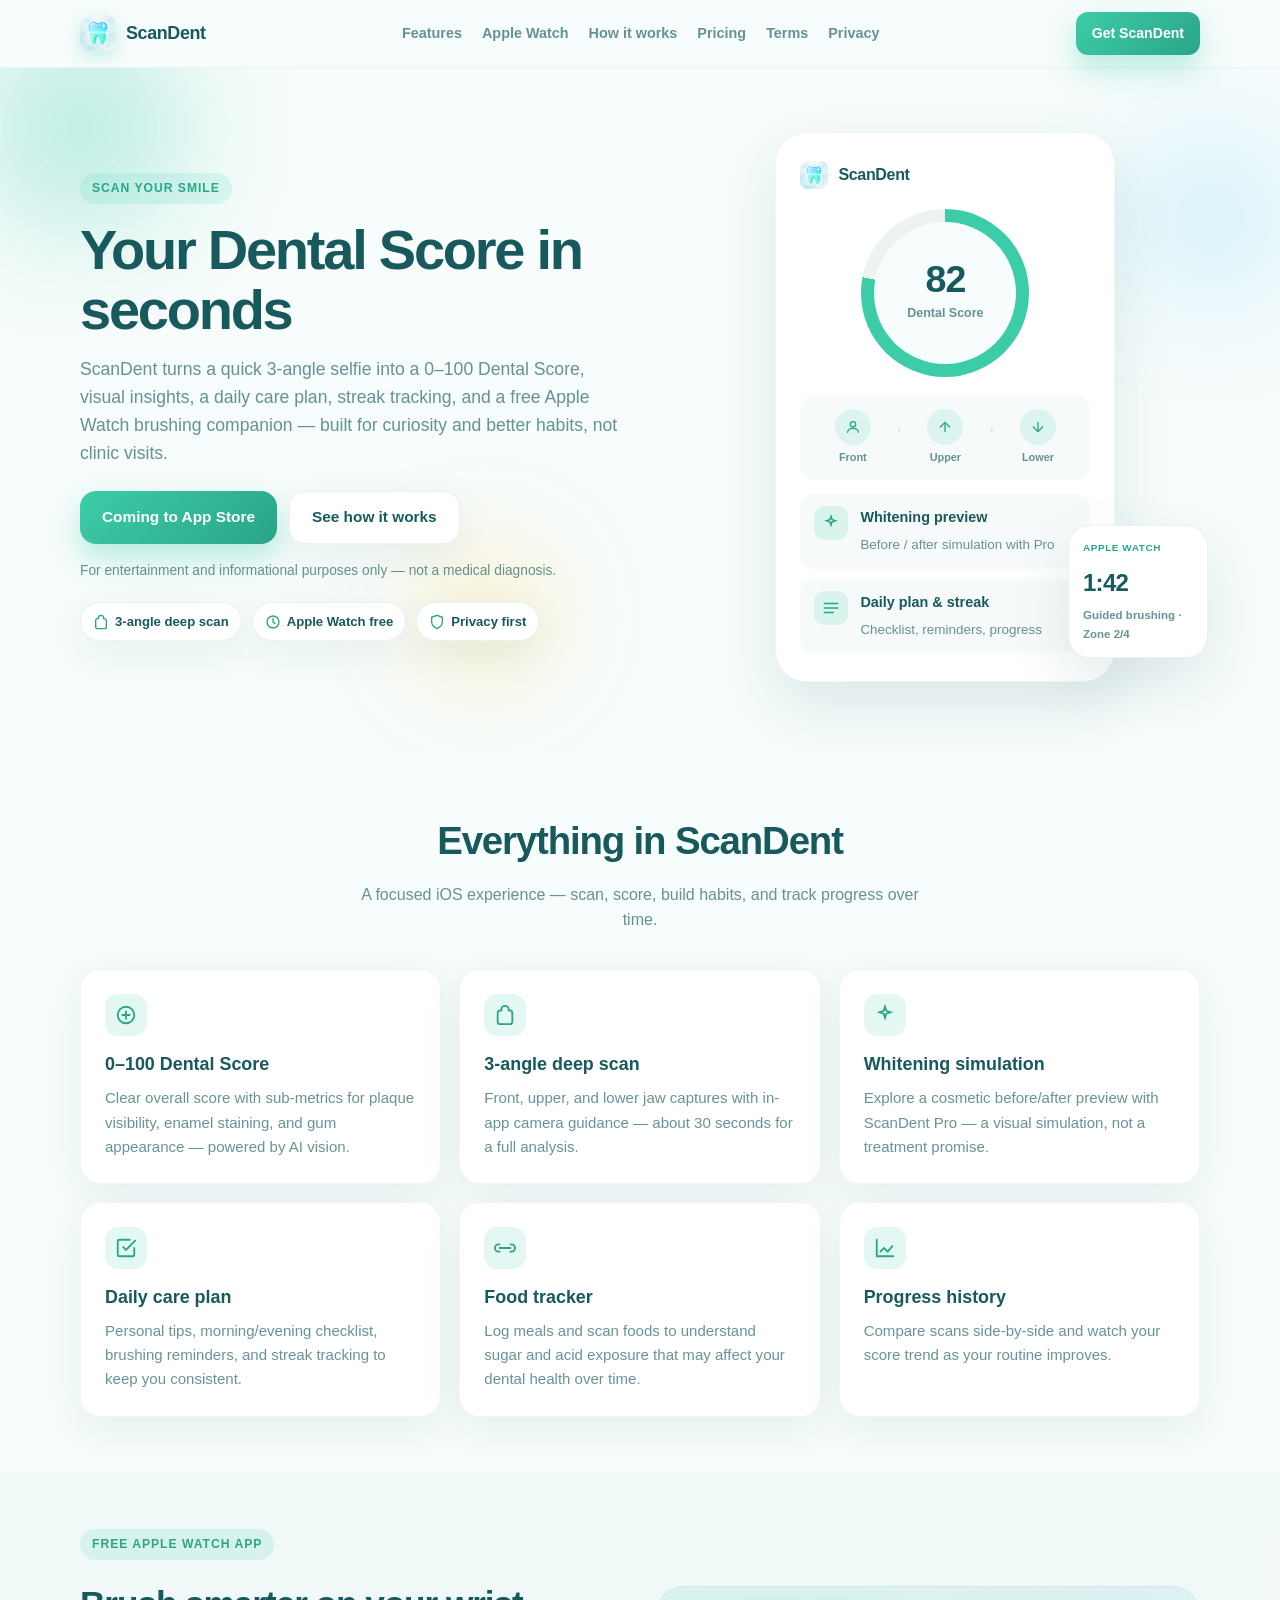
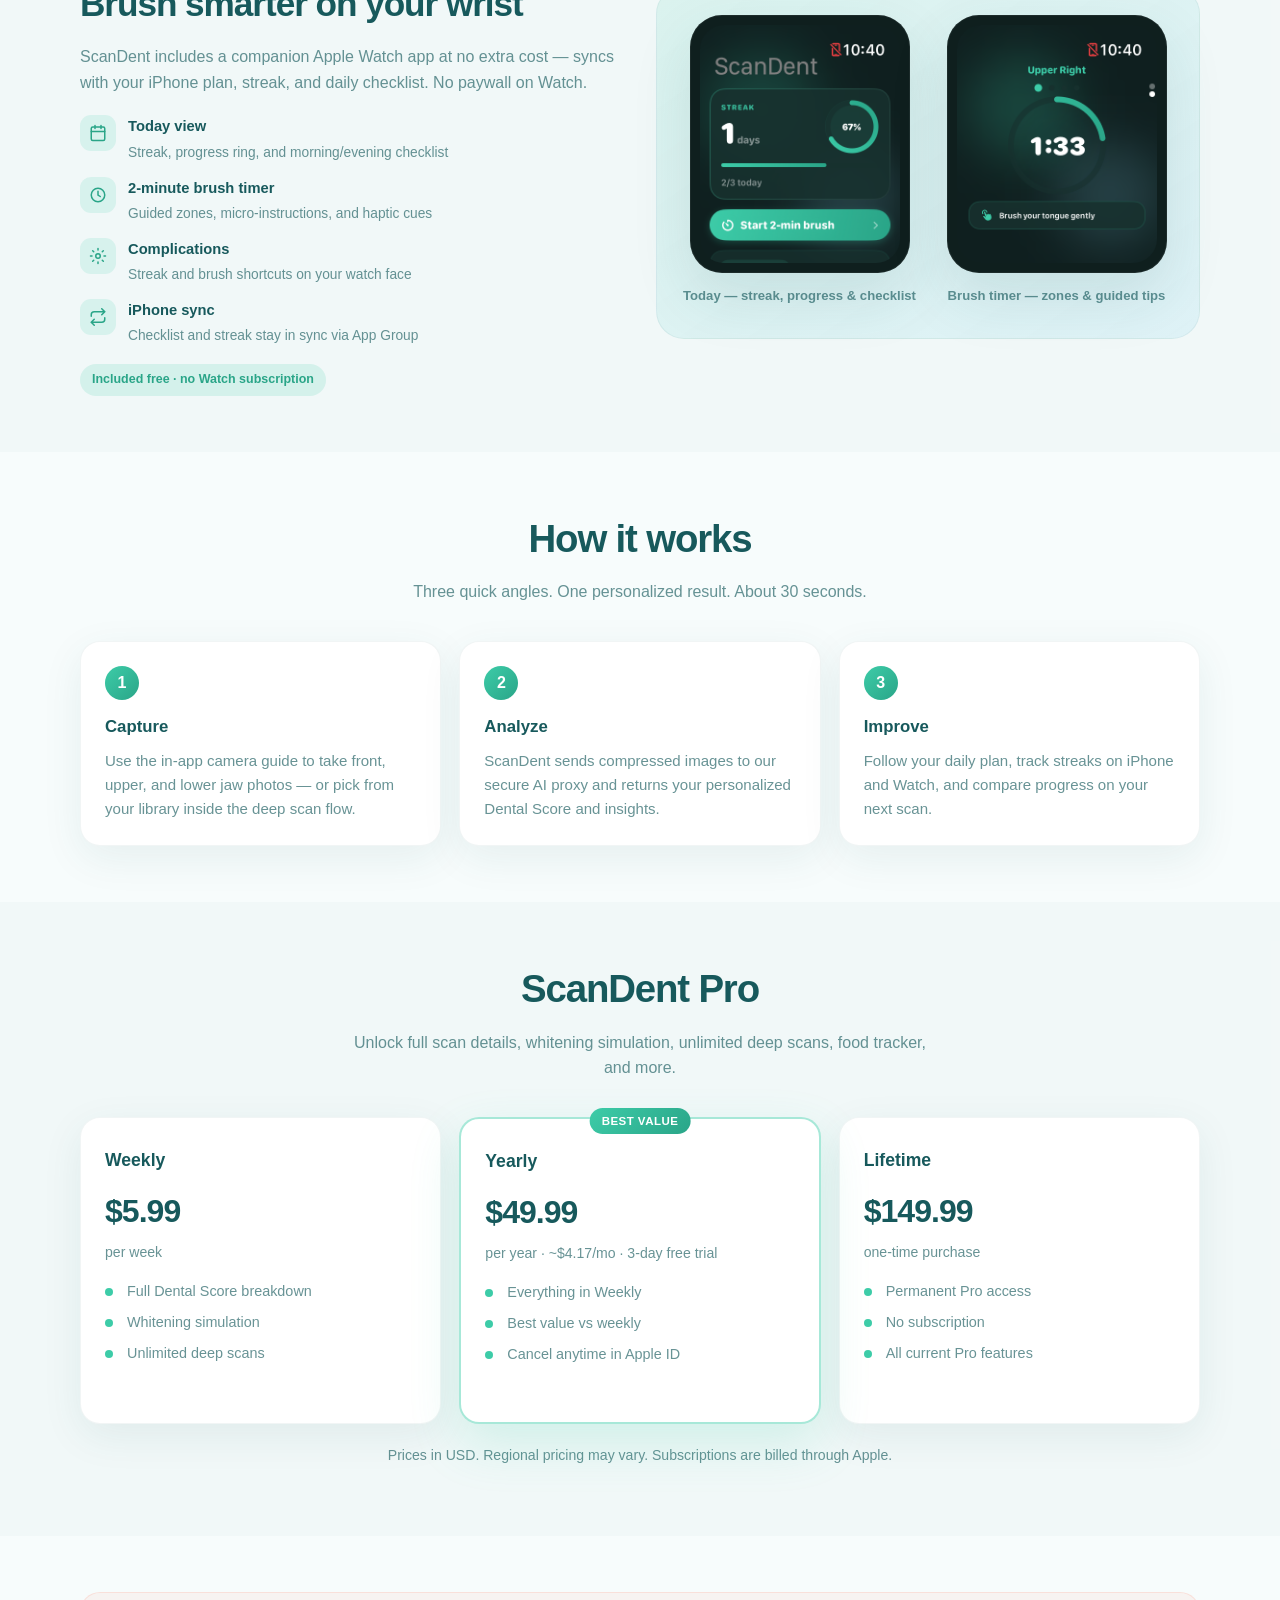
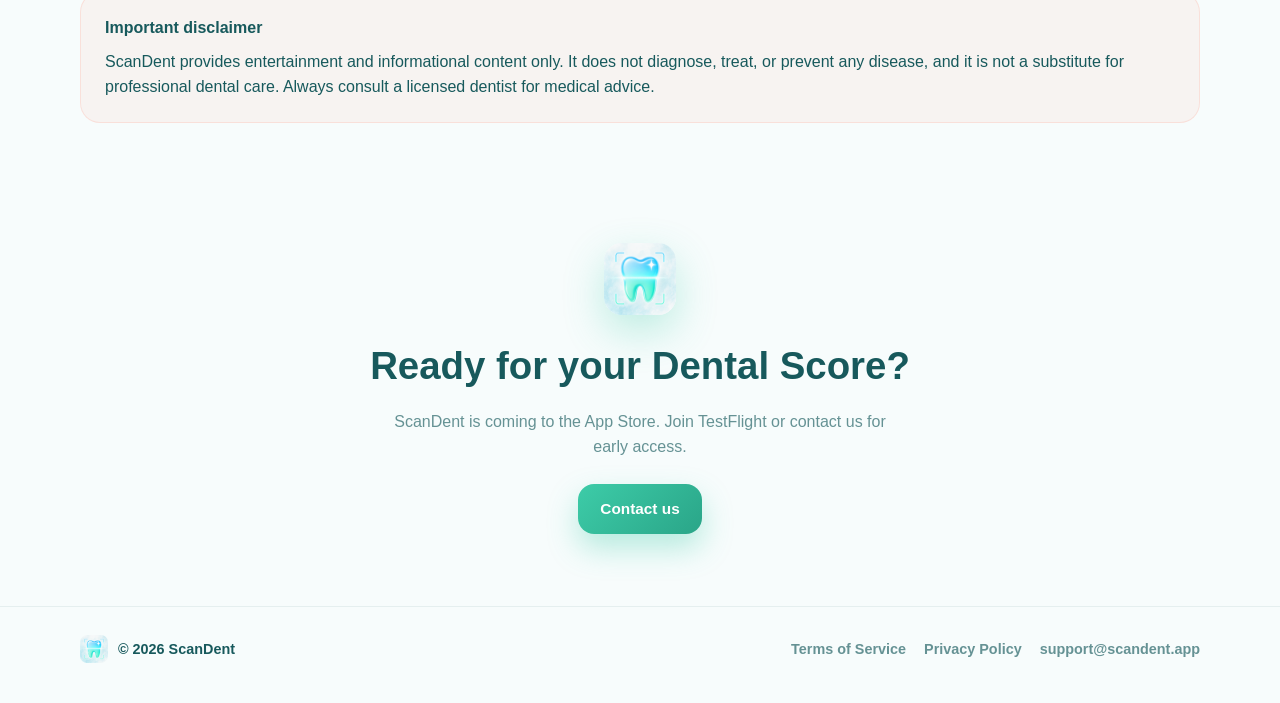
==== commit cd502e45: "fix: show ScanDent logo on marketing site" ====
--- a/index.html
+++ b/index.html
@@ -14,7 +14,7 @@
   <header class="site-header">
     <div class="container inner">
       <a class="brand" href="./">
-        <img src="assets/logo-mark.png" alt="" width="36" height="36">
+        <span class="brand-logo" role="img" aria-label="ScanDent"></span>
         <span>ScanDent</span>
       </a>
       <nav class="nav" aria-label="Primary">
@@ -69,7 +69,7 @@
         <div class="phone-stack">
           <div class="phone-card">
             <div class="phone-card-header">
-              <img src="assets/logo-mark.png" alt="" width="28" height="28">
+              <span class="phone-logo" role="img" aria-hidden="true"></span>
               <span>ScanDent</span>
             </div>
             <div class="score-ring">
@@ -299,7 +299,7 @@
 
     <section class="cta" id="download">
       <div class="container">
-        <img class="cta-logo" src="assets/logo-mark.png" alt="ScanDent logo" width="72" height="72">
+        <span class="cta-logo" role="img" aria-label="ScanDent logo"></span>
         <h2>Ready for your Dental Score?</h2>
         <p>ScanDent is coming to the App Store. Join TestFlight or contact us for early access.</p>
         <a class="btn btn-primary" href="mailto:support@scandent.app?subject=ScanDent%20Early%20Access">Contact us</a>
@@ -310,7 +310,7 @@
   <footer class="site-footer">
     <div class="container footer-grid">
       <div class="footer-brand">
-        <img src="assets/logo-mark.png" alt="" width="28" height="28">
+        <span class="footer-logo brand-logo" role="img" aria-hidden="true"></span>
         <span>© <span id="year"></span> ScanDent</span>
       </div>
       <div class="footer-links">
--- a/css/style.css
+++ b/css/style.css
@@ -1,3 +1,45 @@
+
+/* Embedded logo — avoids 404 when PNG assets are not yet on Pages */
+.brand-logo,
+.cta-logo,
+.phone-logo {
+  display: block;
+  background-image: url("[data-uri]");
+  background-size: cover;
+  background-position: center;
+  background-repeat: no-repeat;
+  border-radius: 10px;
+  box-shadow: 0 6px 16px rgba(61, 204, 168, 0.28);
+  flex-shrink: 0;
+}
+
+.brand-logo {
+  width: 36px;
+  height: 36px;
+}
+
+.phone-logo {
+  width: 28px;
+  height: 28px;
+  border-radius: 7px;
+  box-shadow: none;
+}
+
+.cta-logo {
+  width: 72px;
+  height: 72px;
+  border-radius: 18px;
+  margin: 0 auto 20px;
+  box-shadow: 0 16px 40px rgba(61, 204, 168, 0.3);
+}
+
+.footer-logo {
+  width: 28px;
+  height: 28px;
+  border-radius: 7px;
+  box-shadow: none;
+}
+
 :root {
   --mint: #3dcca8;
   --mint-dark: #2aa588;
@@ -87,13 +129,6 @@
   text-decoration: none;
 }
 
-.brand img {
-  width: 36px;
-  height: 36px;
-  border-radius: 10px;
-  box-shadow: 0 6px 16px rgba(61, 204, 168, 0.28);
-}
-
 .nav {
   display: flex;
   align-items: center;
@@ -804,14 +839,6 @@
   padding: 64px 0 72px;
 }
 
-.cta-logo {
-  width: 72px;
-  height: 72px;
-  margin: 0 auto 20px;
-  border-radius: 18px;
-  box-shadow: 0 16px 40px rgba(61, 204, 168, 0.3);
-}
-
 .cta h2 {
   margin: 0 0 12px;
   font-size: clamp(1.8rem, 3vw, 2.5rem);
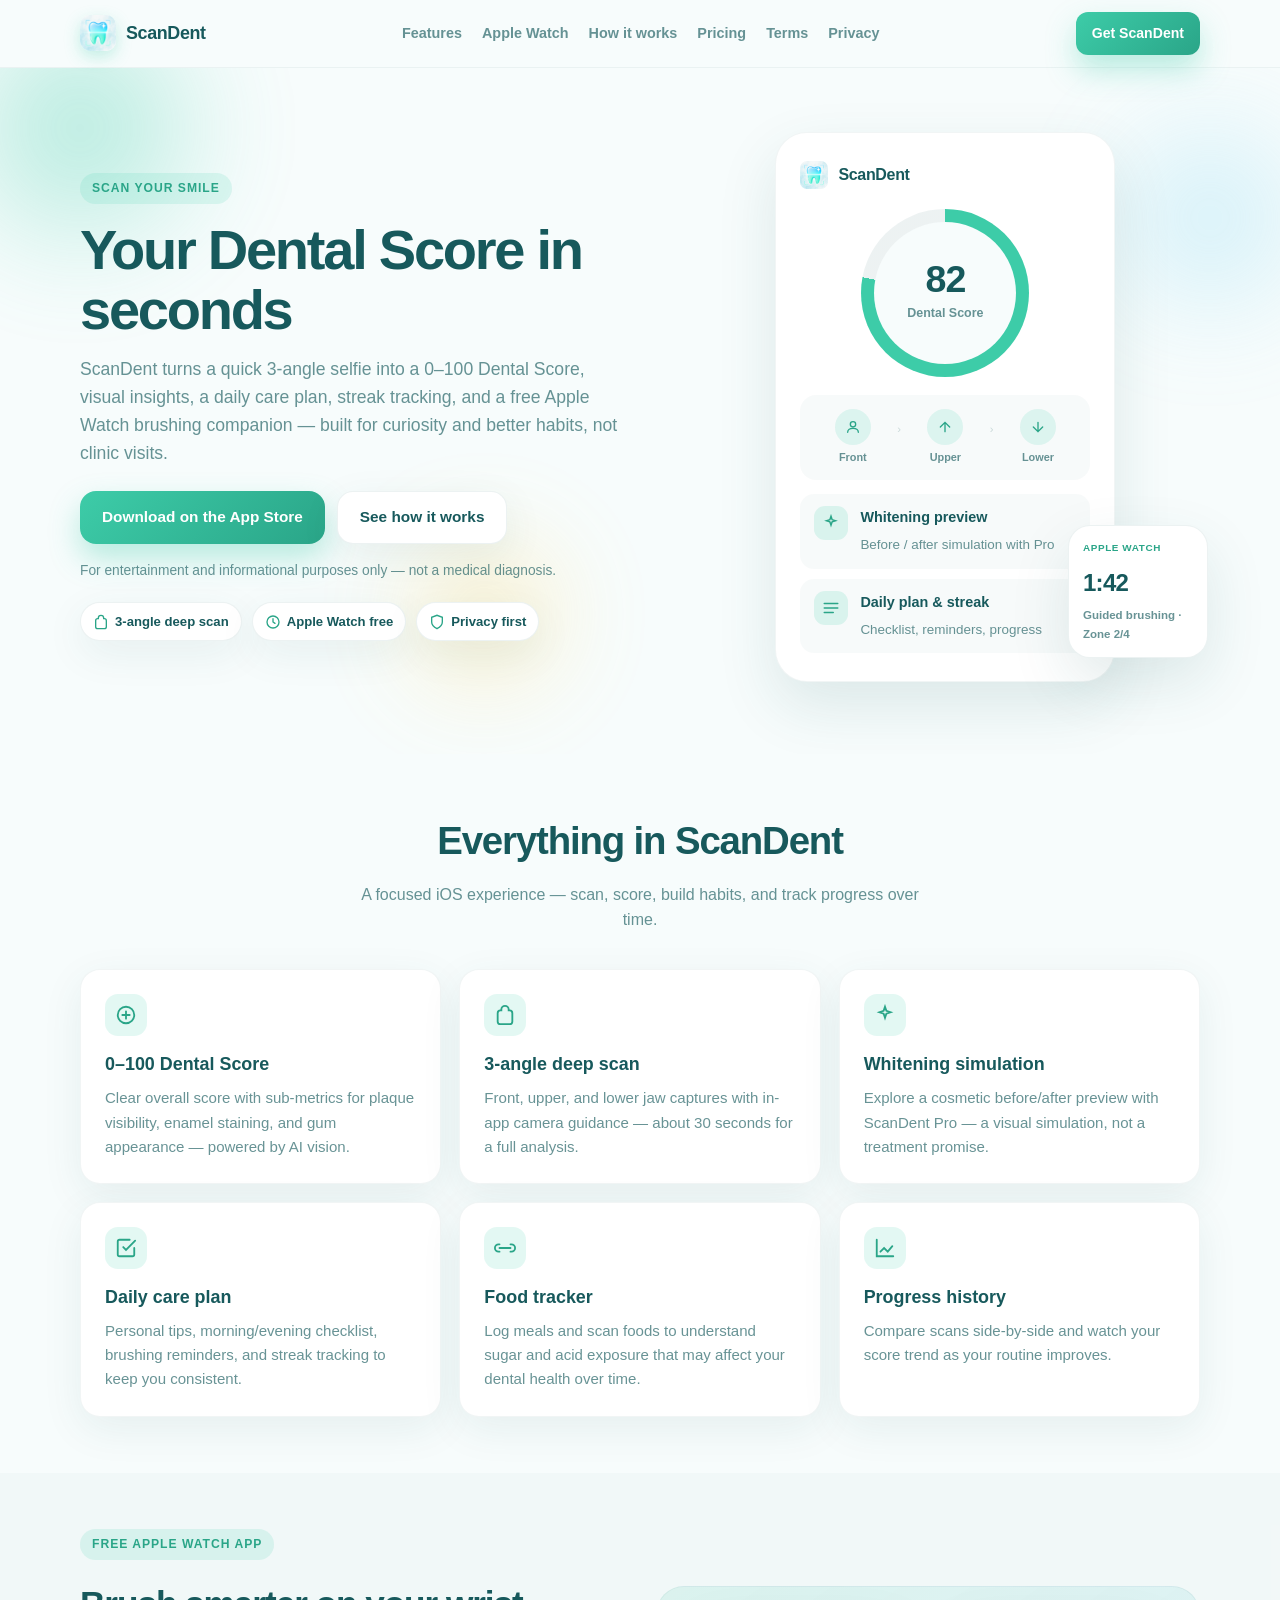
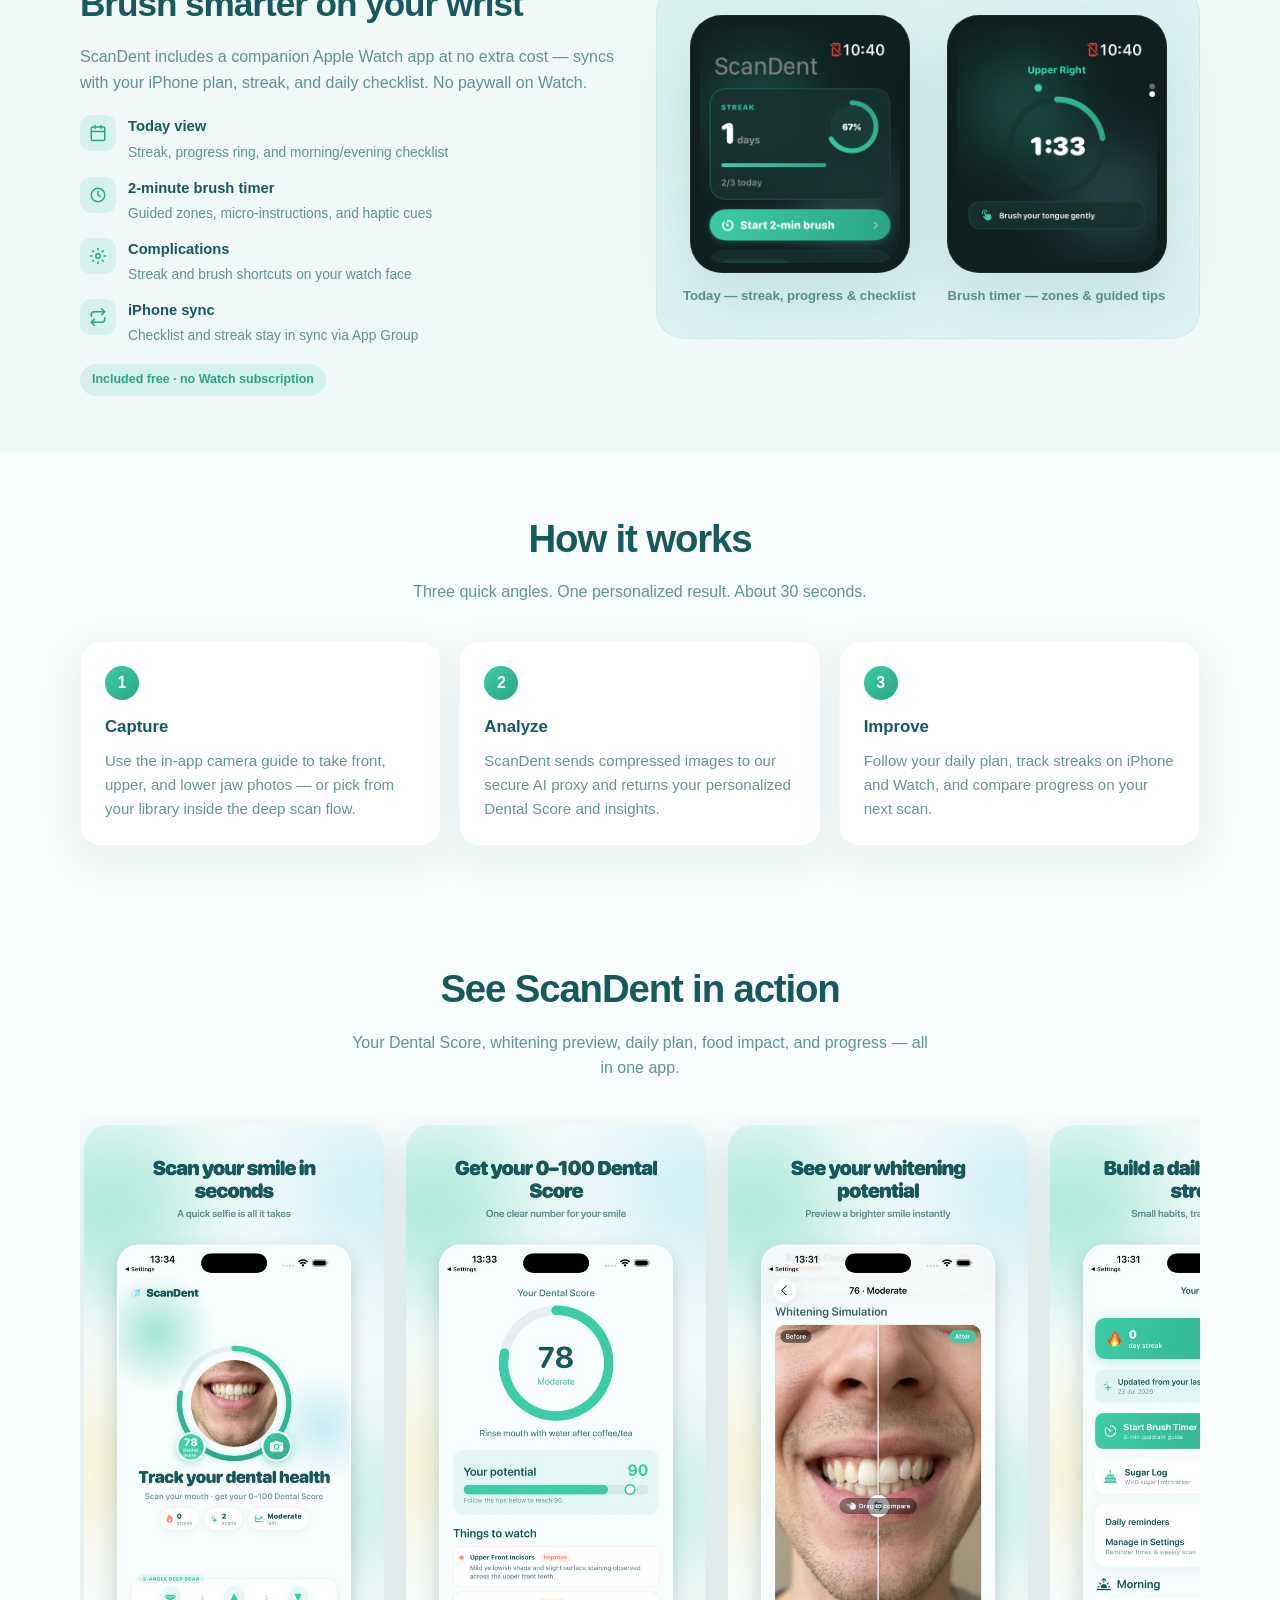
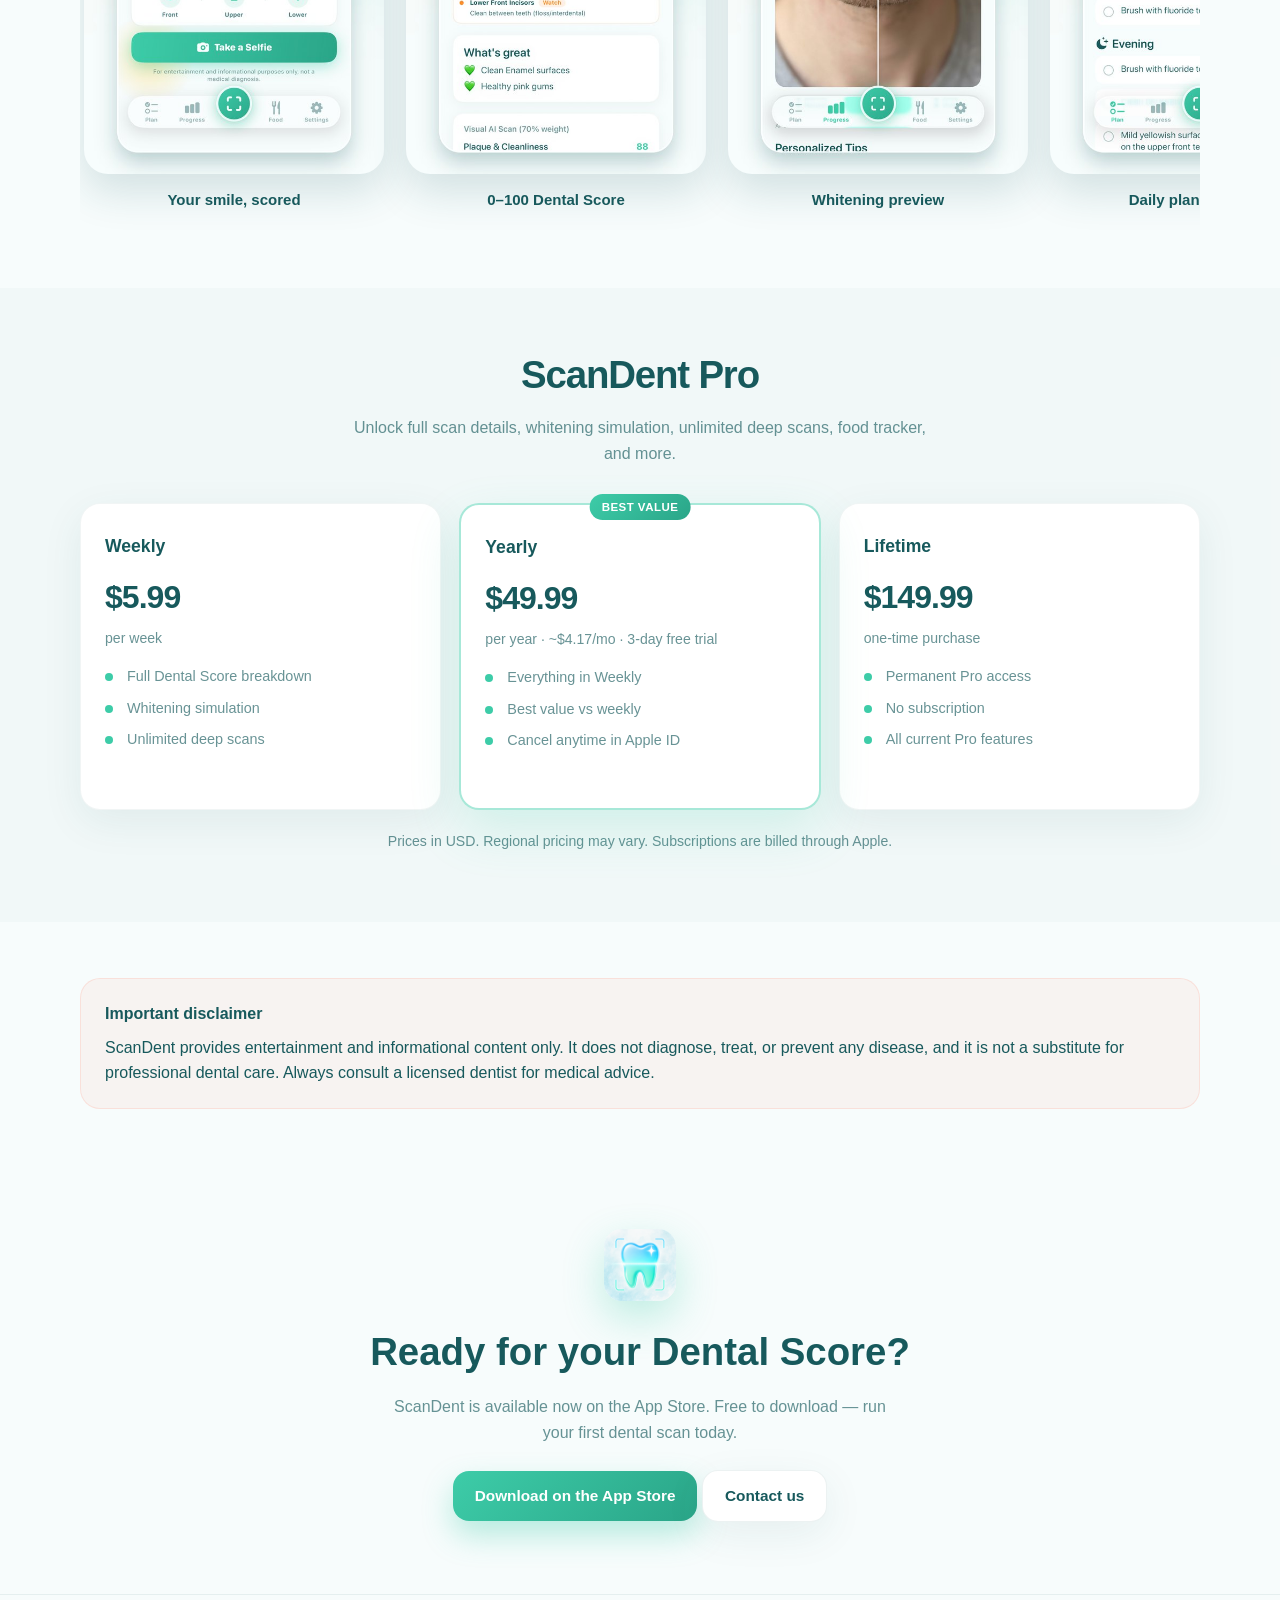
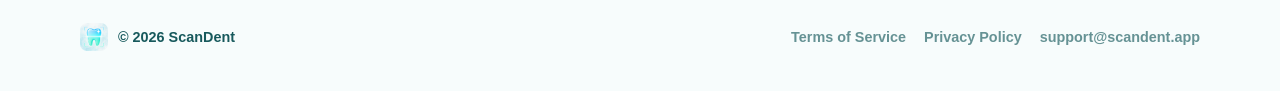
==== commit 4ba64326: "Launch: link App Store, add screenshot showcase section" ====
--- a/index.html
+++ b/index.html
@@ -46,7 +46,7 @@
             built for curiosity and better habits, not clinic visits.
           </p>
           <div class="hero-actions">
-            <a class="btn btn-primary" href="#download">Coming to App Store</a>
+            <a class="btn btn-primary" href="https://apps.apple.com/us/app/scandent-ai-dental-scanner/id6792388868" target="_blank" rel="noopener">Download on the App Store</a>
             <a class="btn btn-secondary" href="#how-it-works">See how it works</a>
           </div>
           <p class="hero-note">For entertainment and informational purposes only — not a medical diagnosis.</p>
@@ -244,6 +244,41 @@
       </div>
     </section>
 
+    <section id="screens">
+      <div class="container">
+        <div class="section-title">
+          <h2>See ScanDent in action</h2>
+          <p>Your Dental Score, whitening preview, daily plan, food impact, and progress — all in one app.</p>
+        </div>
+        <div class="screens-scroller" role="list">
+          <figure class="screen-phone" role="listitem">
+            <img src="./assets/screens/home.jpg" alt="ScanDent home screen showing your Dental Score" loading="lazy" width="300" height="649">
+            <figcaption>Your smile, scored</figcaption>
+          </figure>
+          <figure class="screen-phone" role="listitem">
+            <img src="./assets/screens/score.jpg" alt="Dental Score result with potential and things to watch" loading="lazy" width="300" height="649">
+            <figcaption>0–100 Dental Score</figcaption>
+          </figure>
+          <figure class="screen-phone" role="listitem">
+            <img src="./assets/screens/whitening.jpg" alt="AI whitening before and after simulation" loading="lazy" width="300" height="649">
+            <figcaption>Whitening preview</figcaption>
+          </figure>
+          <figure class="screen-phone" role="listitem">
+            <img src="./assets/screens/plan.jpg" alt="Daily care plan with streaks and reminders" loading="lazy" width="300" height="649">
+            <figcaption>Daily plan &amp; streaks</figcaption>
+          </figure>
+          <figure class="screen-phone" role="listitem">
+            <img src="./assets/screens/food.jpg" alt="Food impact analyzer for acidity, sugar and enamel risk" loading="lazy" width="300" height="649">
+            <figcaption>Food impact scanner</figcaption>
+          </figure>
+          <figure class="screen-phone" role="listitem">
+            <img src="./assets/screens/progress.jpg" alt="Progress chart tracking Dental Score over time" loading="lazy" width="300" height="649">
+            <figcaption>Track progress</figcaption>
+          </figure>
+        </div>
+      </div>
+    </section>
+
     <section id="pricing" class="alt">
       <div class="container">
         <div class="section-title">
@@ -301,8 +336,9 @@
       <div class="container">
         <span class="cta-logo" role="img" aria-label="ScanDent logo"></span>
         <h2>Ready for your Dental Score?</h2>
-        <p>ScanDent is coming to the App Store. Join TestFlight or contact us for early access.</p>
-        <a class="btn btn-primary" href="mailto:support@scandent.app?subject=ScanDent%20Early%20Access">Contact us</a>
+        <p>ScanDent is available now on the App Store. Free to download — run your first dental scan today.</p>
+        <a class="btn btn-primary" href="https://apps.apple.com/us/app/scandent-ai-dental-scanner/id6792388868" target="_blank" rel="noopener">Download on the App Store</a>
+        <a class="btn btn-secondary" href="mailto:support@scandent.app?subject=ScanDent%20Support">Contact us</a>
       </div>
     </section>
   </main>
--- a/css/style.css
+++ b/css/style.css
@@ -976,3 +976,41 @@
     min-height: auto;
   }
 }
+
+/* ---- App screenshots showcase ---- */
+#screens .screens-scroller {
+  display: flex;
+  gap: 22px;
+  overflow-x: auto;
+  padding: 8px 4px 20px;
+  scroll-snap-type: x mandatory;
+  -webkit-overflow-scrolling: touch;
+}
+#screens .screens-scroller::-webkit-scrollbar { height: 8px; }
+#screens .screens-scroller::-webkit-scrollbar-thumb {
+  background: rgba(61,204,168,.35); border-radius: 8px;
+}
+#screens .screen-phone {
+  flex: 0 0 auto;
+  width: 300px;
+  margin: 0;
+  scroll-snap-align: center;
+  text-align: center;
+}
+#screens .screen-phone img {
+  width: 100%;
+  height: auto;
+  display: block;
+  border-radius: 24px;
+  box-shadow: 0 18px 40px rgba(23,89,92,.16);
+  background: #F7FCFC;
+}
+#screens .screen-phone figcaption {
+  margin-top: 14px;
+  font-weight: 700;
+  color: var(--deep-teal, #17595C);
+  font-size: 15px;
+}
+@media (max-width: 640px) {
+  #screens .screen-phone { width: 240px; }
+}
